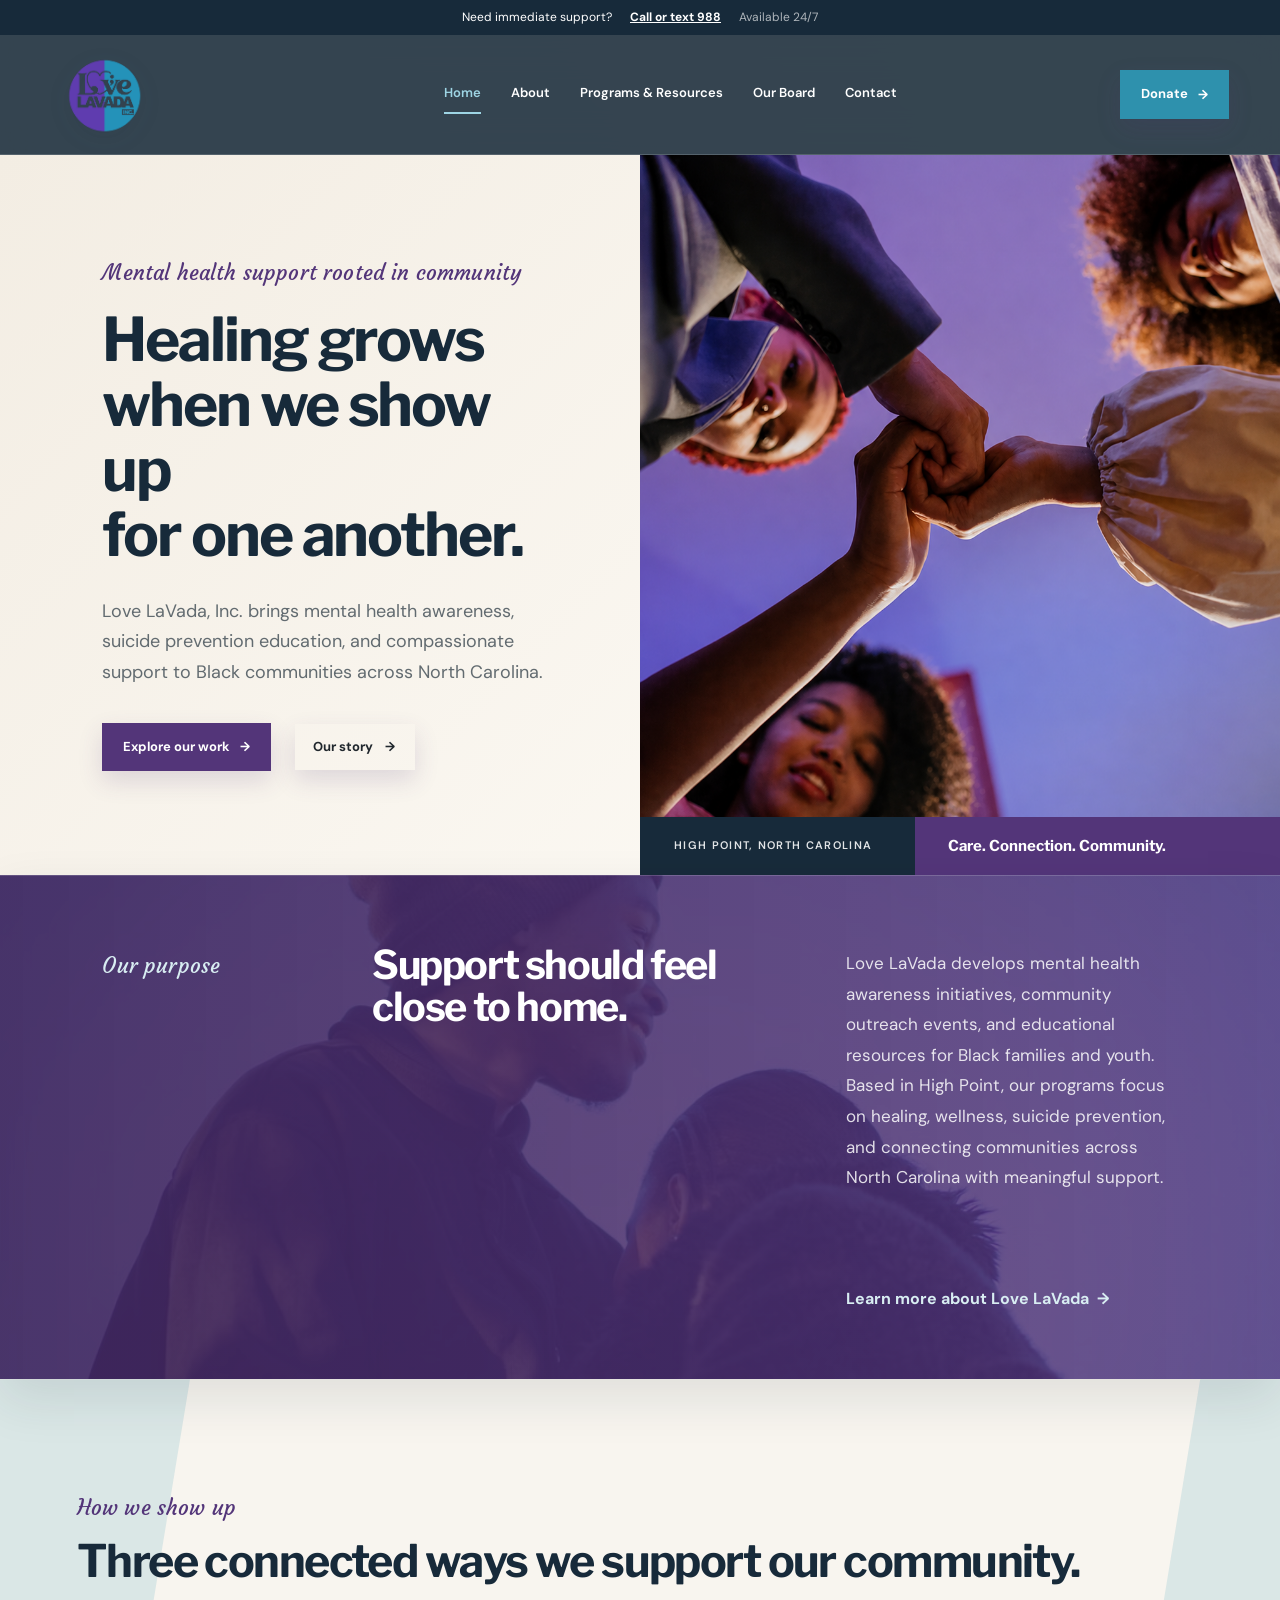
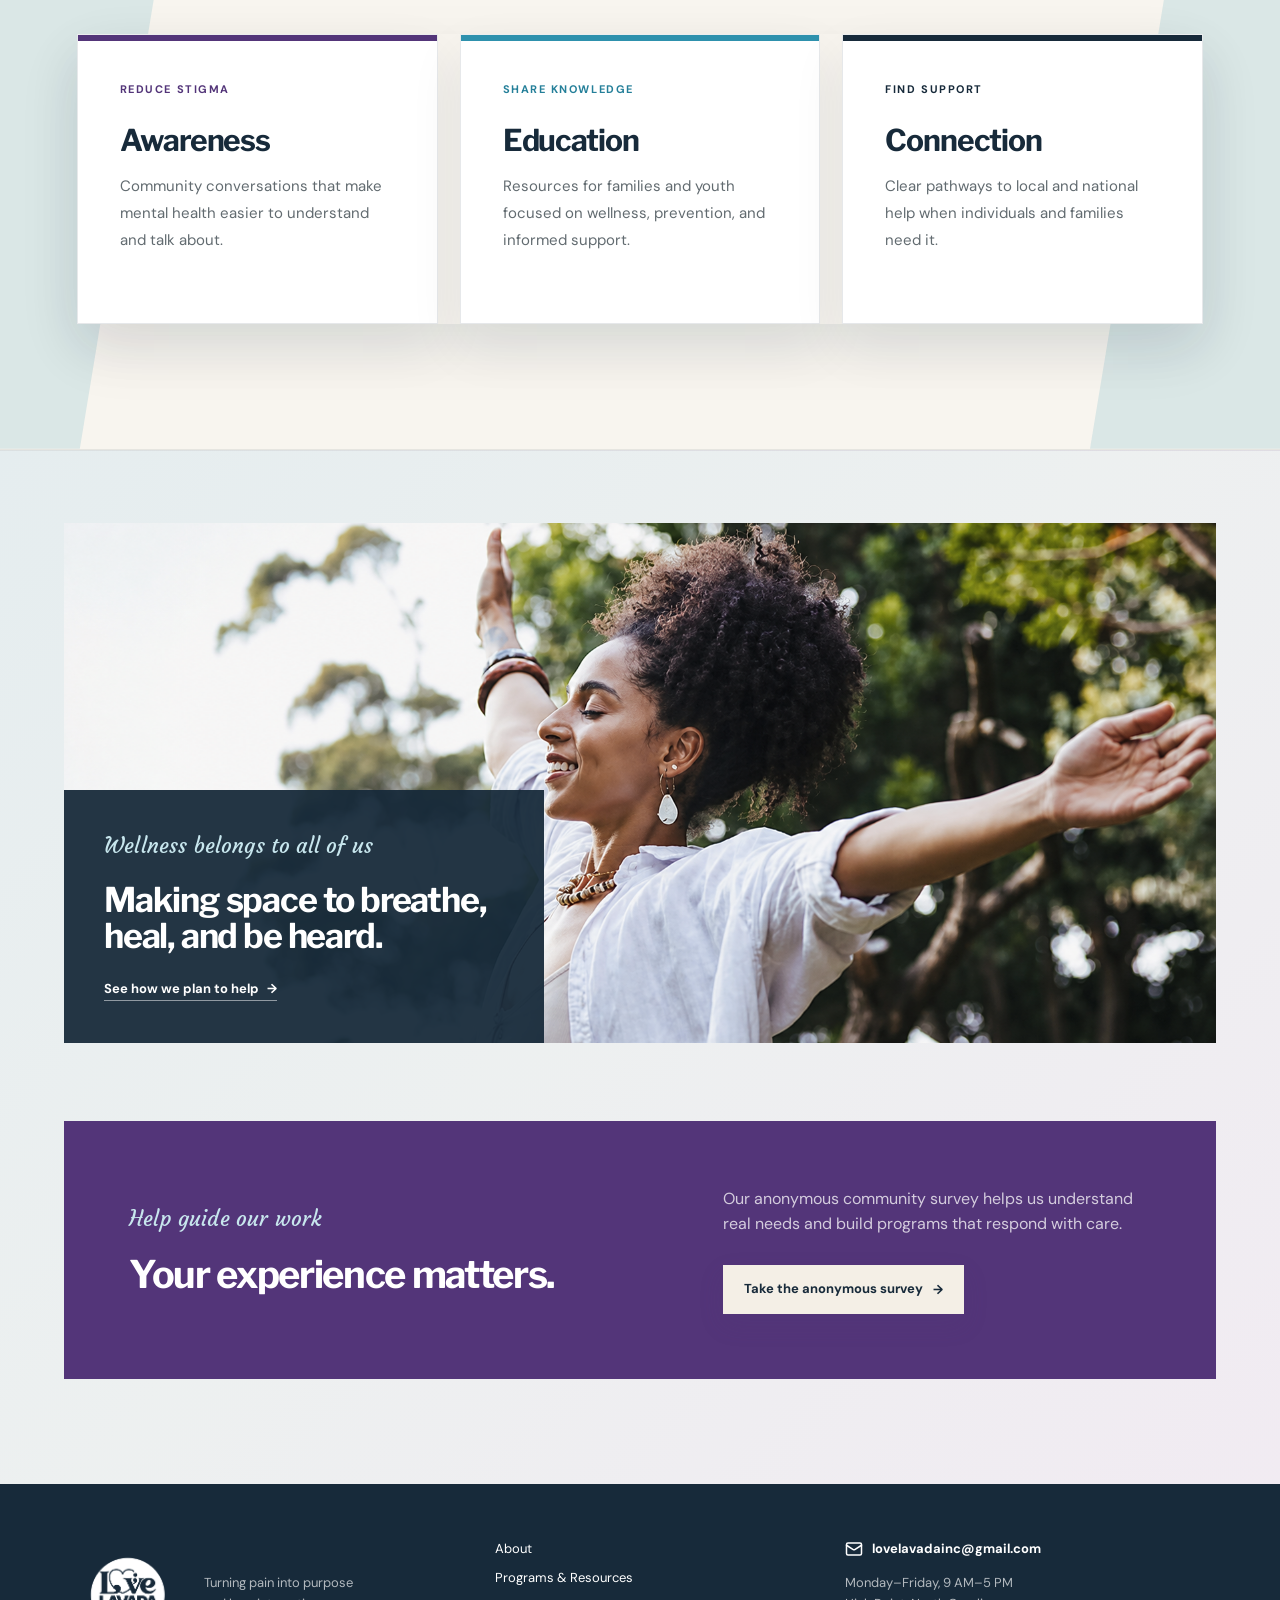
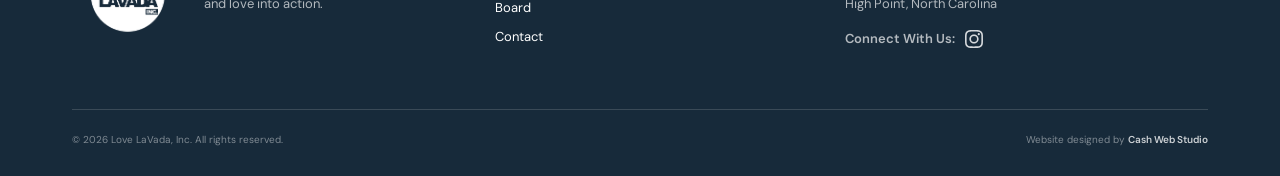
==== index.html @ 208921fc "Initial commit" ====
<!doctype html><html lang="en"><head><meta charset="utf-8"><meta name="viewport" content="width=device-width,initial-scale=1"><meta name="description" content="Love LaVada provides mental health advocacy, suicide prevention education, and community support across North Carolina."><title>Love LaVada, Inc. | Mental Health &amp; Community Support</title><link rel="icon" href="assets/love-lavada-logo.png"><link rel="stylesheet" href="style.css"><script src="script.js" defer></script></head><body>
<a class="skip-link" href="#main">Skip to content</a><div class="crisis"><span>Need immediate support?</span><a href="tel:988">Call or text 988</a><span>Available 24/7</span></div>
<header class="header"><a class="logo" href="index.html"><img src="assets/love-lavada-logo.png" alt="Love LaVada, Inc."></a><button class="menu" aria-expanded="false" aria-controls="nav">Menu</button><nav id="nav"><a class="active" href="index.html">Home</a><a href="about.html">About</a><a href="programs.html">Programs &amp; Resources</a><a href="board.html">Our Board</a><a href="contact.html">Contact</a></nav><a class="donate" href="https://www.gofundme.com/f/building-a-safe-community-with-love-lavada?attribution_id=sl:65cd0cf0-9867-4cf5-ae6d-a44ae20c0e2c&amp;ts=1780276682&amp;utm_campaign=natman_today_topbar_ios&amp;utm_medium=customer&amp;utm_source=copy_link" target="_blank" rel="noreferrer">Donate</a></header>
<main id="main">
<section class="home-hero"><div class="hero-text" data-reveal><p class="kicker">Mental health support rooted in community</p><h1>Healing grows<br>when we show up<br>for one another.</h1><p class="lead">Love LaVada, Inc. brings mental health awareness, suicide prevention education, and compassionate support to Black communities across North Carolina.</p><div class="actions"><a class="btn primary" href="programs.html">Explore our work</a><a class="btn plain" href="about.html">Our story <span>→</span></a></div></div><div class="hero-visual" data-reveal><div class="hero-main-photo"><img src="assets/community-circle-hq.png" alt="Friends joining hands in a circle"></div><div class="hero-note"><span>High Point, North Carolina</span><strong>Care. Connection. Community.</strong></div></div></section>
<section class="intro"><p class="section-tag">Our purpose</p><div><h2>Support should feel<br>close to home.</h2><p>Love LaVada develops mental health awareness initiatives, community outreach events, and educational resources for Black families and youth. Based in High Point, our programs focus on healing, wellness, suicide prevention, and connecting communities across North Carolina with meaningful support.</p><a class="text-link" href="about.html">Learn more about Love LaVada</a></div></section>
<section class="focus-section"><div class="focus-heading" data-reveal><p class="section-tag">How we show up</p><h2>Three connected ways we support our community.</h2></div><div class="pillars"><article data-reveal><span>Reduce stigma</span><h3>Awareness</h3><p>Community conversations that make mental health easier to understand and talk about.</p></article><article data-reveal><span>Share knowledge</span><h3>Education</h3><p>Resources for families and youth focused on wellness, prevention, and informed support.</p></article><article data-reveal><span>Find support</span><h3>Connection</h3><p>Clear pathways to local and national help when individuals and families need it.</p></article></div></section>
<div class="home-closing"><section class="editorial-image" data-reveal><img src="assets/wellness-freedom-hq.png" alt="Woman outdoors expressing a sense of freedom and wellness"><div><p class="section-tag light">Wellness belongs to all of us</p><h2>Making space to breathe, heal, and be heard.</h2><a href="programs.html">See how we plan to help</a></div></section>
<section class="callout"><div><p class="section-tag light">Help guide our work</p><h2>Your experience matters.</h2></div><div><p>Our anonymous community survey helps us understand real needs and build programs that respond with care.</p><a class="btn cream" href="https://docs.google.com/forms/d/e/1FAIpQLSeoFRITN8kgI-mfvQq2K6gpvZN3PF0Pg4dfUJzbff_RL9KFEQ/viewform" target="_blank" rel="noreferrer">Take the anonymous survey</a></div></section></div>
</main>
<footer><div><img src="assets/love-lavada-logo-white.png" alt="Love LaVada, Inc."><p>Turning pain into purpose<br>and love into action.</p></div><div class="footer-links"><a href="about.html">About</a><a href="programs.html">Programs &amp; Resources</a><a href="board.html">Board</a><a href="contact.html">Contact</a></div><div><a href="mailto:lovelavadainc@gmail.com">lovelavadainc@gmail.com</a><p>Monday–Friday, 9 AM–5 PM<br>High Point, North Carolina</p></div><small><span>© <span data-year></span> Love LaVada, Inc. All rights reserved.</span><span>Website designed by <a href="https://www.cashwebstudio.com/" target="_blank" rel="noreferrer">Cash Web Studio</a></span></small></footer>
</body></html>
---- style.css ----
@import url('https://fonts.googleapis.com/css2?family=Courgette&family=DM+Sans:wght@400;500;600&family=Libre+Franklin:wght@500;600;700&display=swap');
:root{--navy:#172a3a;--plum:#533579;--blue:#2e91ad;--cream:#f4efe6;--warm:#fcfaf6;--ink:#20272d;--muted:#626b70;--line:#d8d6d0;--white:#fff;--max:1180px}
*{box-sizing:border-box}html{scroll-behavior:smooth}body{margin:0;background:var(--warm);color:var(--ink);font-family:'DM Sans',Arial,sans-serif;line-height:1.6}img{display:block;max-width:100%}a{color:inherit;text-decoration:none}h1,h2,h3,p{margin-top:0}h1,h2,h3{font-family:'Libre Franklin',Arial,sans-serif;letter-spacing:-.035em;line-height:1.08}.skip-link{position:absolute;left:-999px;top:0;background:#fff;padding:10px;z-index:100}.skip-link:focus{left:10px}.crisis{min-height:35px;background:var(--navy);color:#fff;display:flex;align-items:center;justify-content:center;gap:18px;padding:7px 20px;font-size:12px}.crisis a{font-weight:700;text-decoration:underline}.crisis span:last-child{opacity:.65}.header{height:104px;max-width:var(--max);margin:auto;padding:0 22px;display:grid;grid-template-columns:150px 1fr auto;align-items:center;gap:28px;border-bottom:1px solid var(--line)}.logo img{width:84px;height:84px;object-fit:contain}.header nav{display:flex;justify-content:center;gap:30px;font-size:13px;font-weight:600}.header nav a{padding:8px 0;border-bottom:2px solid transparent}.header nav a:hover,.header nav a.active{color:var(--plum);border-color:var(--plum)}.donate,.btn{display:inline-flex;align-items:center;justify-content:center;padding:13px 20px;font-weight:700;font-size:13px;border:1px solid transparent;transition:.2s}.donate,.btn.primary{background:var(--plum);color:#fff}.donate:hover,.btn.primary:hover{background:#422761}.menu{display:none;background:none;border:1px solid var(--navy);padding:8px 12px;font:inherit}
.home-hero{min-height:660px;background:var(--cream);display:grid;grid-template-columns:minmax(0,1.08fr) minmax(360px,.92fr);max-width:1440px;margin:auto}.hero-text{padding:95px max(6vw,55px);align-self:center}.kicker,.section-tag{text-transform:uppercase;letter-spacing:.15em;font-size:11px;font-weight:700;color:var(--plum)}.hero-text h1{font-size:clamp(44px,4.7vw,68px);margin:20px 0 28px;color:var(--navy)}.lead{font-size:18px;line-height:1.7;max-width:620px;color:var(--muted)}.actions{display:flex;gap:24px;align-items:center;margin-top:35px}.btn.plain{padding-left:18px;border:0}.btn.plain span{margin-left:12px}.hero-image{position:relative;min-height:560px;background:var(--navy);overflow:hidden}.hero-image img{width:100%;height:100%;object-fit:cover;object-position:center;filter:saturate(.9)}.hero-image p{position:absolute;left:0;right:0;bottom:0;margin:0;padding:42px 36px 28px;color:#fff;background:linear-gradient(transparent,rgba(23,42,58,.9));font-size:13px}.hero-image strong{font-size:17px}
.intro{max-width:var(--max);margin:auto;padding:105px 22px;display:grid;grid-template-columns:220px 1fr;gap:70px}.intro>div{display:grid;grid-template-columns:1fr .8fr;gap:75px}.intro h2,.page-title h1,.contact-hero h1{font-size:clamp(38px,4.2vw,58px);color:var(--navy);margin:0}.intro>div>p{font-size:17px;color:var(--muted);line-height:1.8}.text-link{font-weight:700;color:var(--plum);grid-column:2}.pillars{background:#fff;border-top:1px solid var(--line);border-bottom:1px solid var(--line);display:grid;grid-template-columns:repeat(3,1fr);max-width:var(--max);margin:0 auto 110px}.pillars article{padding:45px;border-right:1px solid var(--line)}.pillars article:last-child{border:0}.pillars h3{font-size:24px;color:var(--plum)}.pillars p{color:var(--muted);margin-bottom:0}.callout{max-width:var(--max);margin:0 auto 110px;background:var(--plum);color:#fff;padding:65px;display:grid;grid-template-columns:1fr .85fr;gap:90px;align-items:center}.callout h2{font-size:38px;margin:12px 0 0}.callout>div:last-child p{color:rgba(255,255,255,.75)}.section-tag.light{color:#c7e6ed}.btn.cream{background:var(--cream);color:var(--navy);margin-top:12px}
.page-title{max-width:var(--max);margin:auto;padding:95px 22px 80px}.page-title h1{max-width:900px;margin:18px 0 0}.page-title.compact{display:grid;grid-template-columns:1fr .7fr;gap:80px;align-items:end}.page-title.compact .kicker{grid-column:1/-1}.page-title.compact p:last-child{font-size:17px;color:var(--muted)}.story-layout{max-width:var(--max);margin:auto;padding:0 22px 115px;display:grid;grid-template-columns:.8fr 1.1fr;gap:90px}.story-photo img{width:100%;aspect-ratio:.82;object-fit:cover;background:#ddd}.story-photo p{font-size:13px;margin-top:12px;color:var(--muted)}.prose{padding-top:25px}.prose h2{font-size:36px;color:var(--plum)}.prose p{color:var(--muted);font-size:16px;line-height:1.85}.prose .large{font-size:23px;color:var(--ink);line-height:1.55}.mission-band{background:var(--navy);color:#fff;padding:80px max(calc((100vw - var(--max))/2 + 22px),22px)}.mission-band h2{font-size:clamp(34px,4vw,55px);max-width:1020px;margin:20px 0 0;line-height:1.25}.values{max-width:var(--max);margin:auto;padding:110px 22px;display:grid;grid-template-columns:.7fr 1.3fr;gap:90px}.values h2{font-size:44px;color:var(--navy)}.values ol{list-style:none;margin:0;padding:0;border-top:1px solid var(--line)}.values li{display:grid;grid-template-columns:.7fr 1fr;gap:40px;padding:25px 0;border-bottom:1px solid var(--line)}.values li strong{font-size:18px}.values li span{color:var(--muted)}
.program-list{max-width:var(--max);margin:auto;padding:10px 22px 100px}.program-list article{display:grid;grid-template-columns:100px 1fr;padding:42px 0;border-top:1px solid var(--line)}.program-list article>span{font-weight:700;color:var(--blue)}.program-list h2{font-size:34px;color:var(--navy);margin-bottom:12px}.program-list p{max-width:720px;color:var(--muted);margin:0}.resource-box{background:var(--navy);color:#fff;max-width:var(--max);margin:0 auto 110px;padding:65px;display:flex;justify-content:space-between;gap:50px;align-items:end}.resource-box>div{max-width:760px}.resource-box h2{font-size:42px;margin:16px 0}.resource-box p{color:rgba(255,255,255,.72)}.survey-split{max-width:var(--max);margin:auto;padding:0 22px 110px;display:grid;grid-template-columns:1fr 1fr;gap:110px}.survey-split h2{font-size:42px;color:var(--navy)}.survey-split>div:last-child p{color:var(--muted);font-size:17px}
.people-grid{max-width:var(--max);margin:auto;padding:10px 22px 110px;display:grid;grid-template-columns:repeat(2,1fr);gap:70px 35px}.people-grid img{width:100%;height:520px;object-fit:cover;object-position:center 24%;background:#ddd}.people-grid article:nth-child(1) img{object-position:center 30%}.people-grid article:nth-child(3) img{object-position:center 25%}.people-grid p{margin:18px 0 4px;text-transform:uppercase;letter-spacing:.14em;font-size:10px;color:var(--plum);font-weight:700}.people-grid h2{font-size:30px;margin-bottom:5px}.people-grid span{font-size:13px;color:var(--muted)}.board-note{max-width:var(--max);margin:0 auto 110px;padding:55px;background:var(--cream);display:grid;grid-template-columns:.75fr 1.25fr;gap:70px}.board-note h2{font-size:32px;color:var(--navy)}.board-note p{color:var(--muted);font-size:17px}
.contact-hero{max-width:var(--max);margin:auto;padding:100px 22px 120px;display:grid;grid-template-columns:1fr 1fr;gap:110px;align-items:center}.contact-hero h1{margin:18px 0 25px}.contact-hero>div:first-child>p:last-child{font-size:18px;color:var(--muted)}.contact-card{border-top:1px solid var(--line)}.contact-card>div{padding:26px 0;border-bottom:1px solid var(--line);display:grid;grid-template-columns:140px 1fr}.contact-card span{font-size:10px;text-transform:uppercase;letter-spacing:.14em;color:var(--plum);font-weight:700}.contact-card a,.contact-card p{font-size:19px;margin:0}.contact-actions{background:var(--cream);padding:90px max(calc((100vw - var(--max))/2 + 22px),22px);display:grid;grid-template-columns:1fr 1fr;gap:35px}.contact-actions>div{background:#fff;padding:45px}.contact-actions h2{font-size:30px;color:var(--navy)}.contact-actions p{color:var(--muted)}.btn.outline{border-color:var(--plum);color:var(--plum)}
footer{background:var(--navy);color:#fff;padding:55px max(calc((100vw - var(--max))/2 + 22px),22px) 28px;display:grid;grid-template-columns:1fr .8fr 1fr;gap:60px;position:relative}footer>div:first-child{display:flex;gap:20px;align-items:center}footer img{width:72px;height:72px;object-fit:contain;border-radius:50%}footer p{font-size:13px;color:rgba(255,255,255,.67);margin:0}.footer-links{display:grid;gap:7px;font-size:13px}footer>div:nth-child(3){font-size:13px}footer>div:nth-child(3) a{font-weight:700}footer>div:nth-child(3) p{margin-top:8px}footer small{grid-column:1/-1;border-top:1px solid rgba(255,255,255,.15);padding-top:22px;color:rgba(255,255,255,.45);font-size:10px}
@media(max-width:900px){.header{grid-template-columns:1fr auto auto;height:auto;min-height:90px}.menu{display:block}.header nav{display:none;position:absolute;top:125px;left:0;right:0;background:var(--warm);padding:25px;z-index:20;border-bottom:1px solid var(--line);flex-direction:column;align-items:center}.header nav.open{display:flex}.home-hero{grid-template-columns:1fr}.hero-image{min-height:600px}.intro{grid-template-columns:1fr;gap:25px}.intro>div{grid-template-columns:1fr;gap:25px}.text-link{grid-column:auto}.pillars{grid-template-columns:1fr;margin:0 22px 80px}.pillars article{border-right:0;border-bottom:1px solid var(--line)}.callout,.page-title.compact,.story-layout,.values,.survey-split,.contact-hero{grid-template-columns:1fr;gap:45px}.people-grid{grid-template-columns:1fr 1fr}.resource-box{margin:0 22px 80px}.board-note{margin:0 22px 80px}.contact-actions{grid-template-columns:1fr}footer{grid-template-columns:1fr 1fr}footer small{grid-column:1/-1}}
@media(max-width:600px){.crisis{font-size:10px}.crisis span:last-child{display:none}.header{padding:0 16px;grid-template-columns:1fr auto}.logo img{width:72px;height:72px}.donate{display:none}.header nav{top:125px}.hero-text{padding:65px 22px}.hero-text h1{font-size:40px}.lead{font-size:16px}.hero-image{min-height:480px}.actions{align-items:flex-start;flex-direction:column}.intro,.page-title,.story-layout,.values,.program-list,.survey-split,.contact-hero{padding-left:22px;padding-right:22px}.intro,.values{padding-top:75px;padding-bottom:75px}.intro h2,.page-title h1,.contact-hero h1{font-size:36px}.callout{margin:0 0 75px;padding:55px 22px;grid-template-columns:1fr;gap:25px}.callout h2{font-size:33px}.program-list article{grid-template-columns:45px 1fr}.program-list h2{font-size:27px}.resource-box{margin:0 0 75px;padding:50px 22px;display:block}.resource-box .btn{margin-top:22px}.mission-band{padding:60px 22px}.values li{grid-template-columns:1fr;gap:8px}.people-grid{grid-template-columns:1fr;padding:0 22px 75px}.people-grid img{height:460px}.board-note{margin:0 0 75px;padding:45px 22px;grid-template-columns:1fr;gap:15px}.contact-card>div{grid-template-columns:1fr;gap:7px}.contact-actions{padding:65px 22px}.contact-actions>div{padding:30px}footer{grid-template-columns:1fr;gap:35px;padding:45px 22px 25px}.page-title.compact{padding-bottom:60px}}

/* Elevated editorial layer */
body{background-image:radial-gradient(circle at 10% 12%,rgba(100,67,181,.045),transparent 28%),radial-gradient(circle at 92% 36%,rgba(46,145,173,.05),transparent 24%)}
.header{position:sticky;top:0;z-index:30;background:rgba(252,250,246,.92);backdrop-filter:blur(14px);transition:box-shadow .3s ease}.header.has-scrolled{box-shadow:0 12px 34px rgba(23,42,58,.1)}
.logo img{filter:drop-shadow(0 6px 10px rgba(23,42,58,.12));transition:transform .35s ease}.logo:hover img{transform:rotate(-3deg) scale(1.03)}
.btn,.donate{position:relative;overflow:hidden;box-shadow:0 10px 25px rgba(83,53,121,.16);transition:transform .25s ease,box-shadow .25s ease,background .25s ease}.btn:hover,.donate:hover{transform:translateY(-3px);box-shadow:0 16px 32px rgba(83,53,121,.24)}
.home-hero{min-height:720px;background:linear-gradient(135deg,#f3ede3 0%,#fbf8f2 72%);position:relative;overflow:hidden}.home-hero:before{content:'';position:absolute;width:360px;height:360px;border:1px solid rgba(83,53,121,.13);border-radius:50%;left:-190px;top:80px}.hero-text{position:relative;z-index:2}.hero-visual{position:relative;min-height:650px;background:var(--navy);overflow:hidden}.hero-main-photo{position:absolute;inset:0 0 58px 52px;overflow:hidden}.hero-main-photo img{width:100%;height:100%;object-fit:cover;transition:transform 8s ease}.hero-visual:hover .hero-main-photo img{transform:scale(1.06)}.hero-inset-photo{position:absolute;width:43%;height:45%;left:0;bottom:0;border:8px solid var(--warm);box-shadow:0 24px 54px rgba(10,22,31,.36);overflow:hidden}.hero-inset-photo img{width:100%;height:100%;object-fit:cover}.hero-note{position:absolute;left:0;right:0;bottom:0;width:100%;height:58px;background:linear-gradient(90deg,var(--navy) 0 43%,var(--plum) 43% 100%);color:#fff;padding:10px 34px;display:grid;grid-template-columns:43% 57%;align-items:center}.hero-note span{font-size:11px;text-transform:uppercase;letter-spacing:.12em;font-weight:600;opacity:.88;white-space:nowrap}.hero-note strong{font-family:'Libre Franklin',sans-serif;font-size:15px;line-height:1;padding-left:28px;white-space:nowrap}.pillars{box-shadow:0 24px 60px rgba(23,42,58,.08);position:relative;z-index:2}.pillars article{position:relative;transition:transform .3s ease,background .3s ease}.pillars article:hover{transform:translateY(-8px);background:#fbf8f3}.pillars article>span{display:block;margin-bottom:34px;color:var(--blue);font-size:10px;font-weight:700;letter-spacing:.12em}.editorial-image{max-width:var(--max);margin:0 auto 110px;min-height:480px;position:relative;overflow:hidden;background:var(--navy)}.editorial-image>img{width:100%;height:520px;object-fit:cover;filter:saturate(.85);transition:transform 7s ease}.editorial-image:hover>img{transform:scale(1.04)}.editorial-image>div{position:absolute;left:0;bottom:0;width:min(480px,42%);padding:42px 40px;background:rgba(23,42,58,.94);color:#fff}.editorial-image h2{font-size:34px;margin:13px 0 20px}.editorial-image a{font-weight:700;font-size:13px;border-bottom:1px solid rgba(255,255,255,.5)}
.page-title{position:relative}.page-title:after{content:'';position:absolute;width:72px;height:5px;left:22px;bottom:46px;background:linear-gradient(90deg,var(--plum) 0 50%,var(--blue) 50%)}.story-photo{position:relative;padding:0 0 25px 25px}.story-photo .photo-accent{position:absolute;left:0;bottom:0;width:72%;height:72%;background:linear-gradient(145deg,var(--plum),var(--blue));z-index:-1}.story-photo img{box-shadow:0 24px 55px rgba(23,42,58,.2)}.story-photo p{background:#fff;margin:-36px 20px 0 auto;padding:19px 22px;position:relative;width:80%;box-shadow:0 14px 32px rgba(23,42,58,.12)}.about-image-break{max-width:var(--max);height:470px;margin:110px auto;position:relative;overflow:hidden}.about-image-break img{width:100%;height:100%;object-fit:cover}.about-image-break:after{content:'';position:absolute;inset:0;background:linear-gradient(90deg,transparent 30%,rgba(23,42,58,.85) 75%)}.about-image-break blockquote{position:absolute;z-index:2;right:7%;top:50%;transform:translateY(-50%);width:42%;margin:0;color:#fff;font-family:'Libre Franklin',sans-serif;font-size:30px;line-height:1.35;letter-spacing:-.03em}
.program-list article{grid-template-columns:70px 1fr 360px;gap:36px;align-items:center;min-height:260px;transition:background .3s ease,padding .3s ease}.program-list article:hover{background:#fff;padding-left:22px;padding-right:22px}.program-list figure{margin:0;height:200px;overflow:hidden}.program-list figure img{width:100%;height:100%;object-fit:cover;transition:transform .6s ease,filter .4s ease;filter:saturate(.8)}.program-list article:hover figure img{transform:scale(1.05);filter:saturate(1)}
.board-banner{max-width:var(--max);height:470px;margin:0 auto 110px;position:relative;overflow:hidden;background:var(--plum)}.board-banner img{width:100%;height:100%;object-fit:cover;filter:saturate(.75)}.board-banner:after{content:'';position:absolute;inset:0;background:linear-gradient(90deg,rgba(83,53,121,.94) 0%,rgba(83,53,121,.28) 70%)}.board-banner>div{position:absolute;z-index:2;left:7%;top:50%;transform:translateY(-50%);color:#fff;max-width:540px}.board-banner h2{font-size:46px;margin:15px 0}.people-grid article{transition:transform .35s ease}.people-grid article:hover{transform:translateY(-9px)}.people-grid img{box-shadow:0 20px 45px rgba(23,42,58,.12);transition:filter .4s ease,transform .6s ease;filter:saturate(.82)}.people-grid article:hover img{filter:saturate(1)}
.contact-photo{height:240px;margin-top:42px;overflow:hidden;box-shadow:0 22px 45px rgba(23,42,58,.14)}.contact-photo img{width:100%;height:100%;object-fit:cover}.contact-card{background:#fff;padding:15px 38px;box-shadow:0 26px 60px rgba(23,42,58,.1);border-top:4px solid var(--plum)}
[data-reveal]{opacity:0;transform:translateY(30px);transition:opacity .8s cubic-bezier(.2,.7,.2,1),transform .8s cubic-bezier(.2,.7,.2,1)}[data-reveal].is-visible{opacity:1;transform:none}.pillars [data-reveal]:nth-child(2){transition-delay:.12s}.pillars [data-reveal]:nth-child(3){transition-delay:.24s}
.hero-inset-photo{animation:none}
.kicker,.section-tag{font-family:'Courgette','Segoe Script',cursive;text-transform:none;letter-spacing:.008em;font-size:21px;line-height:1.35;font-style:normal;font-weight:400}.hero-text .kicker{color:#533579;text-shadow:none}
.hero-main-photo{left:0}
@media(prefers-reduced-motion:reduce){*,*:before,*:after{animation:none!important;transition:none!important;scroll-behavior:auto!important}[data-reveal]{opacity:1;transform:none}}
@media(max-width:900px){.hero-visual{min-height:620px}.program-list article{grid-template-columns:55px 1fr}.program-list figure{grid-column:2;height:260px}.board-banner,.about-image-break{margin-left:22px;margin-right:22px}.about-image-break blockquote{width:50%;font-size:25px}.contact-card{padding:10px 28px}}
@media(max-width:600px){.hero-visual{min-height:500px}.hero-main-photo{inset:0 0 52px 0}.hero-inset-photo{width:46%;height:36%;border-width:5px}.hero-note{width:100%;height:52px;padding:9px 13px;grid-template-columns:43% 57%}.hero-note span{font-size:7px;line-height:1;padding-right:8px;letter-spacing:.08em}.hero-note strong{font-size:10px;padding-left:12px}.editorial-image{margin:0 0 75px;min-height:540px}.editorial-image>img{height:540px}.editorial-image>div{width:92%;padding:32px 24px}.editorial-image h2{font-size:30px}.page-title:after{bottom:28px}.about-image-break{height:560px;margin:70px 0}.about-image-break:after{background:linear-gradient(0deg,rgba(23,42,58,.94),transparent 70%)}.about-image-break blockquote{left:24px;right:24px;top:auto;bottom:36px;transform:none;width:auto;font-size:23px}.program-list article{grid-template-columns:40px 1fr;padding:32px 0}.program-list figure{grid-column:1/-1;height:210px}.program-list article:hover{padding-left:0;padding-right:0}.board-banner{height:500px;margin:0 0 75px}.board-banner:after{background:linear-gradient(0deg,rgba(83,53,121,.95),transparent 82%)}.board-banner>div{left:24px;right:24px;top:auto;bottom:34px;transform:none}.board-banner h2{font-size:32px}.contact-photo{height:210px}.contact-card{padding:8px 22px}}

/* Full-width navigation and simplified hero */
.home-hero:before{display:none}
.header{max-width:none;width:100%;padding-left:clamp(16px,4vw,64px);padding-right:clamp(16px,4vw,64px)}

/* Larger brand marks */
.header{height:120px;grid-template-columns:170px 1fr auto}
.logo img{width:104px;height:104px}
footer>div:first-child{gap:24px}
footer img{width:108px;height:108px;border-radius:0}
@media(max-width:600px){.header{min-height:104px}.logo img{width:86px;height:86px}footer img{width:96px;height:96px}}

/* Dark navigation and animated CTA arrows */
.header{background:rgba(15,34,48,.84);border-bottom-color:rgba(255,255,255,.16);color:#fff;backdrop-filter:blur(18px) saturate(115%)}
.header nav a:hover,.header nav a.active{color:#9ed5e4;border-color:#9ed5e4}
.header.has-scrolled{box-shadow:0 14px 34px rgba(8,20,29,.28)}
.menu{color:#fff;border-color:rgba(255,255,255,.55)}
.donate{background:var(--blue)}
.donate:hover{background:#247f99}
.btn:not(.plain),.donate{gap:10px}
.btn:not(.plain)::after,.donate::after{content:'→';display:inline-block;line-height:1;transition:transform .25s ease}
.btn:not(.plain):hover::after,.donate:hover::after{transform:translateX(5px)}
.btn.plain span{display:inline-block;transition:transform .25s ease}
.btn.plain:hover span{transform:translateX(5px)}
.text-link,.editorial-image a{display:inline-block;transition:color .25s ease,transform .25s ease}
.text-link:hover,.editorial-image a:hover{transform:translateY(-3px)}
.text-link::after,.editorial-image a::after{content:'→';display:inline-block;margin-left:8px;transform-origin:left center;transition:transform .25s ease}
.text-link:hover::after,.editorial-image a:hover::after{transform:translateX(5px) scaleX(1.15)}
@media(max-width:900px){.header nav{background:#0f2230;color:#fff;border-bottom-color:rgba(255,255,255,.12)}}

/* Full-width hero and layered home-page storytelling */
.home-hero{max-width:none;width:100%}
@media(min-width:901px){.home-hero{grid-template-columns:minmax(0,1fr) minmax(500px,1fr)}.hero-text{padding-left:clamp(52px,8vw,150px);padding-right:clamp(48px,6vw,110px)}.hero-visual{min-height:720px}}
.intro{position:relative;z-index:3;max-width:none;width:100%;margin:0;padding:68px clamp(44px,8vw,150px);background:linear-gradient(90deg,rgba(64,38,93,.91),rgba(83,53,121,.8)),url('assets/supportive-couple.png') center 46%/cover no-repeat;border-top:1px solid rgba(255,255,255,.16);box-shadow:0 20px 48px rgba(23,42,58,.11);grid-template-columns:180px minmax(0,1fr);gap:clamp(48px,7vw,110px);overflow:hidden;color:#fff}
.intro::before{display:none}
.intro>.section-tag{position:relative;align-self:start;padding-top:8px}
.intro>.section-tag::after{display:none}
.intro>div{position:relative;grid-template-columns:minmax(280px,.9fr) minmax(260px,.75fr);gap:clamp(38px,6vw,86px);align-items:start}
.intro h2{max-width:560px;font-size:clamp(34px,3.1vw,42px);line-height:1.06;color:#fff}
.intro>div>p{margin:4px 0 0;padding-left:0;border-left:0;color:rgba(255,255,255,.84)}
.intro .text-link{margin-top:16px}
.intro>.section-tag{color:#d8edf2}
.intro .text-link{color:#d8edf2}
.pillars{max-width:min(1240px,calc(100% - 44px));margin:72px auto 145px;padding:0;gap:20px;border:0;background:transparent;align-items:start}
.pillars article{min-height:285px;padding:48px 42px;border:1px solid rgba(23,42,58,.1);border-top:5px solid var(--plum);background:rgba(255,255,255,.92);box-shadow:0 24px 55px rgba(23,42,58,.09);overflow:hidden}
.pillars article:nth-child(2){border-top-color:var(--blue);transform:translateY(30px)}
.pillars article:nth-child(3){border-top-color:var(--navy)}
.pillars article:nth-child(2):hover{transform:translateY(21px)}
.pillars article>span{font-family:'Libre Franklin',sans-serif;font-size:44px;line-height:1;margin:0 0 45px;color:rgba(83,53,121,.18);letter-spacing:-.05em}
.pillars article:nth-child(2)>span{color:rgba(46,145,173,.2)}
.pillars article:nth-child(3)>span{color:rgba(23,42,58,.16)}
.pillars h3{font-size:28px;margin-bottom:16px}
.pillars p{line-height:1.75}
@media(max-width:900px){.intro{max-width:none;width:100%;margin:0;padding:58px 44px;grid-template-columns:1fr;gap:28px}.intro>div{grid-template-columns:1fr;gap:26px}.intro>div>p{padding-left:0;border-left:0}.pillars{grid-template-columns:1fr;margin-bottom:90px}.pillars article,.pillars article:nth-child(2){min-height:0;transform:none}.pillars article:nth-child(2):hover{transform:translateY(-8px)}}
@media(max-width:600px){.intro{max-width:100%;margin:0;padding:52px 22px;box-shadow:none}.intro::before{right:-170px}.pillars{max-width:100%;margin:0 22px 78px;gap:16px}.pillars article{padding:38px 30px}.pillars article>span{font-size:36px;margin-bottom:28px}}

.hero-main-photo{background:transparent}
.hero-main-photo::before{display:none}
.hero-main-photo img{position:relative;z-index:1;object-fit:cover;object-position:center 64%}
.hero-visual:hover .hero-main-photo img{transform:none}

footer small{display:flex;justify-content:space-between;gap:24px;align-items:center}
footer small a{color:rgba(255,255,255,.78);font-weight:600;transition:color .2s ease}
footer small a:hover{color:#fff;text-decoration:underline;text-decoration-thickness:1px;text-underline-offset:3px}
@media(max-width:600px){footer small{align-items:flex-start;flex-direction:column;gap:8px}}

/* Connected focus framework */
.focus-section{position:relative;overflow:hidden;padding:115px clamp(22px,6vw,100px) 125px;background:#f8f5ef;border-bottom:1px solid rgba(23,42,58,.08)}
.focus-section::before,.focus-section::after{content:'';position:absolute;top:0;width:190px;height:100%;background:rgba(46,145,173,.15)}
.focus-section::before{left:0;clip-path:polygon(0 0,100% 0,42% 100%,0 100%)}
.focus-section::after{right:0;clip-path:polygon(58% 0,100% 0,100% 100%,0 100%)}
.focus-heading{position:relative;z-index:1;max-width:1200px;margin:0 auto;display:grid;grid-template-columns:220px minmax(0,760px);gap:clamp(40px,7vw,110px);align-items:start}
.focus-heading .section-tag{padding-top:9px}
.focus-heading h2{font-size:clamp(36px,4vw,54px);color:var(--navy);margin:0 0 20px}
.focus-heading>div>p{max-width:650px;margin:0;color:var(--muted);font-size:17px;line-height:1.8}
.focus-section .pillars{position:relative;max-width:1200px;margin:62px auto 0;padding:0;gap:22px;overflow:visible}
.focus-section .pillars::before{content:'';position:absolute;top:76px;left:8%;right:8%;height:2px;background:linear-gradient(90deg,var(--plum),var(--blue),var(--navy));opacity:.22}
.focus-section .pillars article,.focus-section .pillars article:nth-child(2){position:relative;z-index:1;min-height:320px;padding:44px 38px 40px;background:#fff;border:1px solid rgba(23,42,58,.1);border-top:0;box-shadow:0 22px 50px rgba(23,42,58,.08);transform:none;overflow:visible}
.focus-section .pillars article::after{content:'';position:absolute;left:0;right:0;bottom:0;height:5px;background:var(--plum)}
.focus-section .pillars article:nth-child(2)::after{background:var(--blue)}
.focus-section .pillars article:nth-child(3)::after{background:var(--navy)}
.focus-section .pillars article:hover,.focus-section .pillars article:nth-child(2):hover{transform:translateY(-8px);box-shadow:0 30px 60px rgba(23,42,58,.13)}
.focus-section .pillars article>span{width:62px;height:62px;margin:0 0 42px;display:flex;align-items:center;justify-content:center;border-radius:50%;background:var(--plum);color:#fff;font-size:15px;letter-spacing:.05em;box-shadow:0 0 0 9px #f8f5ef}
.focus-section .pillars article:nth-child(2)>span{background:var(--blue);color:#fff}
.focus-section .pillars article:nth-child(3)>span{background:var(--navy);color:#fff}
.focus-section .pillars h3{font-size:30px;margin-bottom:17px;color:var(--navy)}
.focus-section .pillars p{font-size:15px;line-height:1.8}
@media(max-width:900px){.focus-section{padding:85px 22px 90px}.focus-heading{grid-template-columns:1fr;gap:20px}.focus-section .pillars{grid-template-columns:1fr;gap:18px;margin-top:45px}.focus-section .pillars::before{display:none}.focus-section .pillars article,.focus-section .pillars article:nth-child(2){min-height:0;padding:36px 32px}.focus-section .pillars article>span{margin-bottom:28px;box-shadow:none}}

/* Parallel focus areas rather than numbered steps */
.focus-section .pillars::before{display:none}
.focus-section .pillars article,.focus-section .pillars article:nth-child(2){min-height:290px;padding:48px 42px 44px;border-top:1px solid rgba(23,42,58,.08);overflow:hidden}
.focus-section .pillars article::after{top:0;bottom:auto;height:6px}
.focus-section .pillars article>span,.focus-section .pillars article:nth-child(2)>span,.focus-section .pillars article:nth-child(3)>span{width:auto;height:auto;margin:0 0 28px;display:block;border-radius:0;background:transparent;box-shadow:none;color:var(--plum);font-family:'DM Sans',sans-serif;font-size:11px;font-weight:700;letter-spacing:.14em;line-height:1.2;text-transform:uppercase}
.focus-section .pillars article:nth-child(2)>span{color:#247f99}
.focus-section .pillars article:nth-child(3)>span{color:var(--navy)}
@media(max-width:900px){.focus-section .pillars article,.focus-section .pillars article:nth-child(2){min-height:0;padding:38px 32px 40px}}
@media(max-width:600px){.focus-section::before,.focus-section::after{width:82px;background:rgba(46,145,173,.12)}}

.focus-heading{display:block}
.focus-heading .section-tag{padding-top:0;margin-bottom:15px}
.focus-heading h2{max-width:none;margin:0;font-size:clamp(32px,3.5vw,46px)}
.focus-section .pillars{margin-top:48px}
@media(min-width:901px){.focus-heading h2{white-space:nowrap}}
@media(max-width:900px){.focus-heading h2{white-space:normal}}

.home-closing{padding:72px clamp(22px,5vw,80px) 105px;background:linear-gradient(135deg,#e5edef 0%,#edf0f0 48%,#f1ebf2 100%);border-top:1px solid rgba(23,42,58,.08)}
.home-closing .editorial-image{margin:0 auto 78px}
.home-closing .callout{margin:0 auto}
@media(max-width:600px){.home-closing{padding:54px 0 72px}.home-closing .editorial-image{margin-bottom:52px}}

.instagram-link{display:inline-flex;align-items:center;gap:9px;width:max-content;transition:color .2s ease,transform .2s ease}
.instagram-link:hover{transform:translateY(-2px)}
.instagram-icon{position:relative;display:inline-block;width:18px;height:18px;flex:0 0 18px;border:2px solid currentColor;border-radius:5px}
.instagram-icon::before{content:'';position:absolute;width:6px;height:6px;left:4px;top:4px;border:1.8px solid currentColor;border-radius:50%}
.instagram-icon::after{content:'';position:absolute;width:2.5px;height:2.5px;right:2.5px;top:2.5px;background:currentColor;border-radius:50%}
footer .instagram-link{margin-top:14px;color:rgba(255,255,255,.78);font-weight:600}
footer .instagram-link:hover{color:#fff}
.contact-card .instagram-link{font-size:17px;color:var(--plum);font-weight:700}
.footer-email-link{display:inline-flex;align-items:center;gap:9px;transition:color .2s ease,transform .2s ease}
.footer-email-link:hover{color:#fff;text-decoration:underline;text-decoration-thickness:1px;text-underline-offset:3px;transform:translateY(-2px)}
.footer-social{display:flex;align-items:center;gap:10px;margin-top:14px;color:rgba(255,255,255,.68);font-weight:600}
.footer-social .instagram-link{margin-top:0;color:rgba(255,255,255,.82)}
.mail-icon{position:relative;display:inline-block;width:18px;height:14px;flex:0 0 18px;border:1.8px solid currentColor;border-radius:2px}
.mail-icon::before,.mail-icon::after{content:'';position:absolute;top:3px;width:10px;height:1.8px;background:currentColor}
.mail-icon::before{left:1px;transform:rotate(34deg);transform-origin:left center}
.mail-icon::after{right:1px;transform:rotate(-34deg);transform-origin:right center}
.mail-icon{width:18px;height:18px;border:0;border-radius:0;background:currentColor;-webkit-mask:url('assets/mail.svg') center/contain no-repeat;mask:url('assets/mail.svg') center/contain no-repeat}
.mail-icon::before,.mail-icon::after{display:none}

.instagram-icon{border:0;border-radius:0;background:currentColor;-webkit-mask:url('assets/instagram.svg') center/contain no-repeat;mask:url('assets/instagram.svg') center/contain no-repeat}
.instagram-icon::before,.instagram-icon::after{display:none}
.footer-links a{display:inline-block;width:max-content;transition:color .22s ease,transform .22s ease}
.footer-links a:hover{color:#9ed5e4;transform:translateX(5px)}
footer small a[href*="cashwebstudio.com"]{display:inline-block;transition:color .2s ease,transform .2s ease}
footer small a[href*="cashwebstudio.com"]:hover{transform:translateY(-2px)}
.contact-card a[href^="mailto:"]{display:inline-block;width:max-content;font-family:'Libre Franklin',Arial,sans-serif;font-size:17px;font-weight:600;transition:color .22s ease,transform .22s ease}
.contact-card a[href^="mailto:"]:hover{color:var(--blue);text-decoration:underline;text-decoration-thickness:1px;text-underline-offset:4px;transform:translateY(-2px)}

/* About page editorial treatment */
.about-page .page-title{max-width:none;margin:0;padding:92px clamp(22px,8vw,150px) 86px;background:linear-gradient(120deg,#f2eaf4 0%,#eef4f4 100%)}
.about-page .page-title:after{left:clamp(22px,8vw,150px);bottom:45px;width:96px}
.about-page .story-layout{max-width:1180px;margin:88px auto;padding:58px;gap:82px;background:#fff;box-shadow:0 28px 68px rgba(23,42,58,.11);align-items:center}
.about-page .story-photo{padding:0 0 25px 25px}
.lavada-photo-frame{position:relative;width:100%;aspect-ratio:.72;overflow:hidden;background:var(--plum);box-shadow:0 24px 55px rgba(23,42,58,.2)}
.about-page .lavada-photo-frame img{width:100%;height:100%;object-fit:cover;object-position:center top;transform:scale(1.22);transform-origin:center top}
.about-page .story-photo>p{z-index:2}
.about-page .prose{padding-top:0}
.about-page .prose h2{font-size:42px;margin-bottom:26px}
.about-page .mission-band{background:linear-gradient(120deg,#172a3a 0%,#3f2b60 62%,#533579 100%);padding-top:92px;padding-bottom:92px}
.about-page .mission-band h2{font-size:clamp(32px,3.7vw,50px);max-width:1120px}
.about-page .about-image-break{margin-top:96px;margin-bottom:96px;box-shadow:0 28px 65px rgba(23,42,58,.12)}
.about-page .values{max-width:none;padding:105px clamp(22px,8vw,150px);background:#f3eee6;grid-template-columns:minmax(220px,.65fr) minmax(0,1.35fr)}
.about-page .values ol{background:rgba(255,255,255,.72);padding:0 34px;box-shadow:0 18px 45px rgba(23,42,58,.07)}
@media(max-width:900px){.about-page .story-layout{margin:54px 22px;padding:42px;gap:48px}.about-page .values{grid-template-columns:1fr}.about-page .about-image-break{margin-top:72px;margin-bottom:72px}}
@media(max-width:600px){.about-page .page-title{padding-top:68px;padding-bottom:68px}.about-page .story-layout{margin:0;padding:58px 22px;background:#fff;box-shadow:none}.about-page .story-photo{padding-left:14px}.about-page .prose h2{font-size:34px}.about-page .mission-band{padding-top:68px;padding-bottom:68px}.about-page .values{padding-top:72px;padding-bottom:72px}.about-page .values ol{padding:0 22px}}

.about-page .story-prose{position:relative;padding:10px 0 10px 8px}
.story-eyebrow{display:flex;align-items:center;gap:12px;margin:0 0 15px!important;color:var(--blue)!important;font-size:11px!important;font-weight:700;letter-spacing:.16em;text-transform:uppercase}
.story-eyebrow::before{content:'';width:34px;height:2px;background:var(--blue)}
.about-page .story-prose h2{position:relative;margin:0 0 32px;padding-bottom:24px;color:var(--navy)}
.about-page .story-prose h2::after{content:'';position:absolute;left:0;bottom:0;width:82px;height:4px;background:linear-gradient(90deg,var(--plum) 0 55%,var(--blue) 55%)}
.about-page .story-prose .large{margin-bottom:27px;color:#3f3150;font-size:21px;font-weight:500;line-height:1.62}
.about-page .story-prose>p:not(.story-eyebrow):not(.location-note):not(.large){margin-bottom:28px;font-size:16px;line-height:1.9}
.location-note{display:grid;grid-template-columns:auto 1fr;gap:14px 22px;margin:35px 0 0!important;padding:22px 24px;border-left:5px solid var(--blue);background:#eef5f6;color:var(--muted)!important;font-size:14px!important;line-height:1.6!important}
.location-note strong{color:var(--navy);white-space:nowrap}
.location-note span{display:block}
@media(max-width:600px){.about-page .story-prose{padding-left:0}.location-note{grid-template-columns:1fr;gap:5px}.location-note strong{white-space:normal}}
/* About story — editorial treatment */
.about-page .story-layout{
  position:relative;
  max-width:none;
  margin:0;
  padding:100px clamp(24px,8vw,150px);
  gap:clamp(58px,8vw,120px);
  align-items:center;
  overflow:hidden;
  background:linear-gradient(122deg,#dcebed 0 36%,#e7ddec 36% 43%,#f4eee6 43% 100%);
  box-shadow:none;
}
.about-page .story-layout::after{
  content:"";
  position:absolute;
  right:-110px;
  bottom:-150px;
  width:390px;
  height:390px;
  border:1px solid rgba(83,54,128,.18);
  border-radius:50%;
  box-shadow:0 0 0 44px rgba(83,54,128,.035),0 0 0 90px rgba(39,151,187,.035);
  pointer-events:none;
}
.about-page .story-photo,.about-page .story-prose{position:relative;z-index:1}
.about-page .story-photo>p{
  position:relative;
  width:84%;
  margin:-30px 0 0 auto;
  padding:22px 26px;
  background:var(--plum);
  color:rgba(255,255,255,.78);
  box-shadow:0 18px 38px rgba(29,20,45,.18);
  text-align:left;
}
.about-page .story-photo>p strong{color:#fff;font-size:1.08rem}
.about-page .story-prose{padding:0}
.about-page .story-prose h2{
  margin:0 0 30px;
  padding:0;
  max-width:9ch;
  color:var(--navy);
  font-size:clamp(42px,4.7vw,66px);
  line-height:.98;
  letter-spacing:-.045em;
}
.about-page .story-prose h2::after{display:none}
.about-page .story-prose .large{
  margin:0 0 28px;
  padding:25px 0;
  border-top:1px solid rgba(82,54,127,.25);
  border-bottom:1px solid rgba(82,54,127,.25);
  color:#463554;
  font-size:clamp(19px,1.55vw,23px);
  font-weight:650;
  line-height:1.55;
}
.about-page .story-prose>p:not(.large):not(.location-note){font-size:17px;line-height:1.85;color:#50575d}
.about-page .location-note{
  margin-top:34px;
  padding:22px 26px;
  border:0;
  background:var(--navy);
  box-shadow:10px 10px 0 rgba(39,151,187,.24);
}
.about-page .location-note strong{color:#fff}
.about-page .location-note span{color:rgba(255,255,255,.7)}
@media(max-width:900px){
  .about-page .story-layout{grid-template-columns:1fr;padding:76px 44px;gap:58px;background:linear-gradient(155deg,#dcebed 0 35%,#e7ddec 35% 41%,#f4eee6 41% 100%)}
  .about-page .story-photo{max-width:520px;margin:auto}
}
@media(max-width:600px){
  .about-page .story-layout{padding:62px 22px;gap:48px}
  .about-page .story-prose h2{font-size:42px}
  .about-page .story-photo>p{width:90%;padding:18px 20px}
}

/* About story — compact portrait with the home's side-panel language */
.about-page .story-layout{
  grid-template-columns:minmax(260px,360px) minmax(0,700px);
  justify-content:center;
  min-height:690px;
  padding:92px clamp(80px,10vw,175px);
  gap:clamp(60px,8vw,118px);
  background:#f7f3ec;
}
.about-page .story-layout::before,
.about-page .story-layout::after{
  content:"";
  position:absolute;
  top:0;
  width:clamp(80px,11vw,190px);
  height:100%;
  border:0;
  border-radius:0;
  box-shadow:none;
  background:rgba(46,145,173,.15);
  pointer-events:none;
}
.about-page .story-layout::before{
  left:0;
  clip-path:polygon(0 0,100% 0,42% 100%,0 100%);
}
.about-page .story-layout::after{
  right:0;
  bottom:auto;
  clip-path:polygon(58% 0,100% 0,100% 100%,0 100%);
}
.about-page .story-photo{width:100%;max-width:340px;margin:auto;padding:0 0 20px 18px}
.about-page .lavada-photo-frame{aspect-ratio:.76;box-shadow:0 20px 42px rgba(23,42,58,.18)}
.about-page .story-photo .photo-accent{width:68%;height:68%;background:var(--blue);opacity:.82}
.about-page .story-photo>p{width:88%;margin:-24px 0 0 auto;padding:18px 21px}
.about-page .story-prose h2{max-width:none;font-size:clamp(42px,4.4vw,62px)}
.about-page .story-prose .large{padding:22px 0;font-size:clamp(18px,1.45vw,22px)}
.about-page .location-note{display:flex;align-items:center;justify-content:space-between;gap:24px}
@media(max-width:900px){
  .about-page .story-layout{grid-template-columns:minmax(230px,310px) minmax(0,1fr);padding:76px 72px;gap:50px;background:#f7f3ec}
  .about-page .story-photo{max-width:300px}
  .about-page .location-note{display:grid;justify-content:stretch}
}
@media(max-width:740px){
  .about-page .story-layout{grid-template-columns:1fr;padding:66px 44px;gap:52px}
  .about-page .story-photo{max-width:285px}
  .about-page .story-layout::before,.about-page .story-layout::after{width:70px}
}
@media(max-width:480px){
  .about-page .story-layout{padding:58px 26px}
  .about-page .story-layout::before,.about-page .story-layout::after{width:42px;opacity:.65}
  .about-page .story-prose h2{font-size:40px}
}

/* About portrait cleanup */
.about-page .story-photo{padding-left:0}
.about-page .story-photo .photo-accent{display:none}
.about-page .lavada-photo-frame{background:transparent}
.about-page .lavada-photo-frame img{
  object-position:50% top;
  transform:scale(1.36);
  transform-origin:center top;
}
.about-page .story-photo>p{
  width:90%;
  margin:-34px 0 0 auto;
  padding:20px 23px 19px;
  background:rgba(255,255,255,.68);
  border:1px solid rgba(255,255,255,.78);
  -webkit-backdrop-filter:blur(12px);
  backdrop-filter:blur(12px);
  color:var(--muted);
  box-shadow:0 14px 34px rgba(23,42,58,.11);
}
.about-page .story-photo>p strong{display:inline-block;margin-bottom:4px;color:var(--navy);font-size:1.02rem;letter-spacing:-.015em}

/* Refined portrait nameplate */
.about-page .story-photo>p{
  position:relative;
  width:92%;
  margin:-28px auto 0;
  padding:19px 22px 18px 27px;
  overflow:hidden;
  background:rgba(250,247,241,.88);
  border:1px solid rgba(255,255,255,.92);
  box-shadow:0 16px 34px rgba(23,42,58,.12);
}
.about-page .story-photo>p::before{
  content:"";
  position:absolute;
  inset:0 auto 0 0;
  width:4px;
  background:linear-gradient(180deg,var(--plum),var(--blue));
}
.about-page .story-photo>p strong{
  display:block;
  margin:0 0 5px;
  color:var(--navy);
  font-family:'Libre Franklin',Arial,sans-serif;
  font-size:clamp(16px,1.35vw,19px);
  font-weight:700;
  line-height:1.25;
}
.about-page .story-photo>p span{
  display:block;
  color:#655a6d;
  font-size:11px;
  font-weight:700;
  letter-spacing:.12em;
  line-height:1.4;
  text-transform:uppercase;
}

/* More compact mission band */
.about-page .mission-band{padding-top:62px;padding-bottom:62px}
.about-page .mission-band h2{
  max-width:none;
  width:100%;
  font-size:clamp(27px,2.8vw,39px);
  line-height:1.32;
}
@media(max-width:600px){
  .about-page .mission-band{padding-top:52px;padding-bottom:52px}
  .about-page .mission-band h2{font-size:27px}
}

/* About closing sections */
.about-page .about-image-break{
  max-width:none;
  height:650px;
  margin:0;
  padding:90px max(calc((100vw - var(--max))/2),clamp(22px,5vw,80px));
  background:linear-gradient(135deg,#e5edef 0%,#edf0f0 48%,#f1ebf2 100%);
  box-shadow:none;
}
.about-page .about-image-break img{
  width:100%;
  max-width:var(--max);
  height:470px;
  margin:auto;
  object-fit:cover;
  box-shadow:0 26px 58px rgba(23,42,58,.14);
}
.about-page .about-image-break::after{
  top:90px;
  right:max(calc((100vw - var(--max))/2),clamp(22px,5vw,80px));
  bottom:90px;
  left:max(calc((100vw - var(--max))/2),clamp(22px,5vw,80px));
}
.about-page .about-image-break blockquote{
  right:max(calc((100vw - var(--max))/2 + 70px),clamp(46px,9vw,150px));
}
.about-page .values{
  position:relative;
  isolation:isolate;
  background:
    linear-gradient(105deg,rgba(23,42,58,.94) 0%,rgba(52,39,72,.88) 48%,rgba(83,53,121,.78) 100%),
    url('assets/community-friendship.png') center 42%/cover no-repeat;
  color:#fff;
}
.about-page .values::before{
  content:"";
  position:absolute;
  inset:0;
  z-index:-1;
  background:linear-gradient(90deg,rgba(46,145,173,.12),transparent 38%);
}
.about-page .values .section-tag{color:#9ed5e4}
.about-page .values h2{color:#fff}
.about-page .values ol{
  background:rgba(247,243,236,.91);
  color:var(--ink);
  -webkit-backdrop-filter:blur(10px);
  backdrop-filter:blur(10px);
  box-shadow:0 24px 58px rgba(7,17,24,.25);
}
@media(max-width:600px){
  .about-page .about-image-break{height:610px;padding:54px 0;background:linear-gradient(135deg,#e5edef,#f1ebf2)}
  .about-page .about-image-break img{height:502px;box-shadow:none}
  .about-page .about-image-break::after{inset:54px 0}
  .about-page .about-image-break blockquote{right:24px}
  .about-page .values{background:linear-gradient(rgba(23,42,58,.92),rgba(83,53,121,.84)),url('assets/community-friendship.png') center/cover no-repeat}
}

/* Softer About hero */
.about-page .page-title{
  background:
    radial-gradient(circle at 88% 18%,rgba(83,53,121,.1),transparent 25%),
    linear-gradient(112deg,#f4eee4 0%,#faf7f1 58%,#fff 100%);
}

/* Programs & resources page */
.programs-page .page-title.compact{
  position:relative;
  isolation:isolate;
  max-width:none;
  min-height:520px;
  margin:0;
  padding:105px max(calc((100vw - var(--max))/2 + 22px),clamp(28px,7vw,130px));
  grid-template-columns:minmax(0,720px) minmax(260px,430px);
  align-content:center;
  gap:34px clamp(60px,9vw,150px);
  overflow:hidden;
  background:url('assets/home-community-hero-v2.png') center 24%/cover no-repeat;
  color:#fff;
}
.programs-page .page-title.compact::before{
  content:"";
  position:absolute;
  inset:0;
  z-index:-1;
  background:linear-gradient(90deg,rgba(16,35,49,.96) 0%,rgba(28,38,58,.91) 48%,rgba(83,53,121,.7) 100%);
}
.programs-page .page-title.compact::after{display:none}
.programs-page .page-title.compact .kicker{
  width:max-content;
  margin:0;
  padding:0;
  background:transparent;
  color:#9ed5e4;
  box-shadow:none;
}
.programs-page .page-title.compact h1{max-width:680px;color:#fff;font-size:clamp(40px,4vw,58px);line-height:1.06}
.programs-page .page-title.compact>p:last-child{
  align-self:center;
  max-width:390px;
  margin:0 0 0 auto;
  padding:25px 0 27px;
  border-top:1px solid rgba(255,255,255,.58);
  border-bottom:1px solid rgba(255,255,255,.28);
  background:transparent;
  color:rgba(255,255,255,.94);
  font-family:'Libre Franklin',Arial,sans-serif;
  font-size:clamp(18px,1.45vw,21px);
  font-weight:500;
  letter-spacing:-.018em;
  line-height:1.62;
  text-shadow:0 2px 12px rgba(7,15,22,.38);
}
.programs-page .page-title.compact>p:last-child::before{display:none}
.programs-page .program-list{
  max-width:none;
  padding:92px max(calc((100vw - var(--max))/2 + 22px),clamp(24px,6vw,100px)) 110px;
  background:linear-gradient(135deg,#f7f3ec 0%,#eef3f3 100%);
}
.programs-page .program-list article{max-width:var(--max);margin:auto}
.programs-page .program-list article>span{color:var(--plum)}
.programs-page .program-list article:hover{background:rgba(255,255,255,.72);box-shadow:0 16px 38px rgba(23,42,58,.07)}
.programs-page .resource-box{
  max-width:none;
  margin:0;
  padding:76px max(calc((100vw - var(--max))/2 + 22px),clamp(28px,7vw,130px));
  background:linear-gradient(115deg,var(--navy) 0%,#263a4a 48%,var(--plum) 100%);
  align-items:center;
}
.programs-page .survey-split{
  max-width:none;
  margin:0;
  padding:100px max(calc((100vw - var(--max))/2 + 22px),clamp(28px,7vw,130px));
  background:
    radial-gradient(circle at 92% 20%,rgba(46,145,173,.16),transparent 25%),
    linear-gradient(130deg,#eee7f1,#f7f3ec 70%);
}
@media(max-width:900px){
  .programs-page .page-title.compact{min-height:560px;grid-template-columns:1fr;padding:86px 44px;align-content:center;gap:30px}
  .programs-page .page-title.compact>p:last-child{max-width:620px}
  .programs-page .program-list{padding:72px 44px 88px}
  .programs-page .resource-box{margin:0;padding:64px 44px}
  .programs-page .survey-split{padding:76px 44px}
}
@media(max-width:600px){
  .programs-page .page-title.compact{min-height:510px;padding:70px 22px}
  .programs-page .page-title.compact h1{font-size:39px}
  .programs-page .page-title.compact>p:last-child{max-width:100%;margin-left:0;padding:20px 0 22px;font-size:17px}
  .programs-page .program-list{padding:58px 22px 72px}
  .programs-page .resource-box{padding:58px 22px;margin:0}
  .programs-page .survey-split{padding:64px 22px}
}

/* About purpose CTA */
.about-page .values-cta{
  margin-top:30px;
  padding:13px 18px;
  border:1px solid rgba(255,255,255,.5);
  background:rgba(255,255,255,.1);
  color:#fff;
  -webkit-backdrop-filter:blur(8px);
  backdrop-filter:blur(8px);
  transition:transform .25s ease,background .25s ease,border-color .25s ease;
}
.about-page .values-cta:hover{transform:translateY(-3px);background:rgba(255,255,255,.18);border-color:#fff}

/* Board page */
.board-hero{
  position:relative;
  min-height:610px;
  overflow:hidden;
  background:var(--plum);
  color:#fff;
}
.board-hero>img{position:absolute;inset:0;width:100%;height:100%;object-fit:cover;object-position:center 42%;filter:saturate(.82)}
.board-hero::after{content:"";position:absolute;inset:0;background:linear-gradient(90deg,rgba(23,42,58,.96) 0%,rgba(38,38,61,.85) 46%,rgba(83,53,121,.34) 78%,rgba(83,53,121,.12) 100%)}
.board-hero>div{
  position:relative;
  z-index:1;
  width:min(100%,var(--max));
  margin:auto;
  padding:130px 22px 115px;
}
.board-hero .kicker{color:#9ed5e4}
.board-hero h1{max-width:800px;margin:18px 0 28px;color:#fff;font-size:clamp(48px,5.4vw,76px);line-height:1.02}
.board-hero>div>p:last-child{max-width:570px;margin:0;color:rgba(255,255,255,.82);font-size:18px;line-height:1.75}
.board-members{padding:100px 0 0;background:linear-gradient(135deg,#f7f3ec,#eef3f3)}
.board-members-heading{max-width:var(--max);margin:0 auto 52px;padding:0 22px}
.board-members-heading h2{margin:12px 0 0;color:var(--navy);font-size:clamp(38px,4.3vw,58px)}
.board-members .people-grid{padding-top:0}
.board-members .headshot-frame{height:520px;overflow:hidden;background:#ddd;box-shadow:0 20px 45px rgba(23,42,58,.12)}
.board-members .headshot-frame img{width:100%;height:100%;box-shadow:none;transition:transform .6s ease,filter .4s ease}
.board-members .people-grid article:nth-child(2) img{object-position:center 50%}
.board-members .people-grid article:nth-child(3) img{object-position:center 18%;transform:scale(1.58);transform-origin:center top}
.board-members .people-grid article:nth-child(4) img{object-position:center 10%}
.board-members .people-grid article:hover .headshot-frame img{transform:scale(1.05)}
.board-members .people-grid article:nth-child(3):hover .headshot-frame img{transform:scale(1.63)}
.board-page .board-note{
  max-width:none;
  width:100%;
  margin:0;
  padding:68px max(calc((100vw - var(--max))/2 + 22px),clamp(28px,7vw,130px));
  background:#dcebed;
  color:var(--navy);
  box-shadow:none;
}
.board-page .board-note h2{color:var(--navy)}
.board-page .board-note p{color:#4f626a}
.board-page .board-contact-cta{display:inline-block;margin-top:18px;color:var(--plum);grid-column:auto}
@media(max-width:600px){.board-page .board-note{margin:0;padding:52px 22px}}

/* Contact page */
.contact-page .contact-hero{
  position:relative;
  isolation:isolate;
  max-width:none;
  margin:0;
  padding:105px max(calc((100vw - var(--max))/2 + 22px),clamp(28px,7vw,130px)) 115px;
  background:#f3f0e9;
}
.contact-page .contact-hero::before,
.contact-page .contact-hero::after{
  display:none;
}
.contact-page .contact-hero::before{left:0;clip-path:polygon(0 0,100% 0,28% 100%,0 100%)}
.contact-page .contact-hero::after{right:0;clip-path:polygon(72% 0,100% 0,100% 100%,0 100%);background:rgba(83,53,121,.07)}
.contact-page .contact-hero>div:first-child>p:last-of-type{max-width:580px}
.contact-page .contact-photo{height:285px;margin-top:42px;border:8px solid rgba(255,255,255,.7);box-shadow:0 24px 52px rgba(23,42,58,.15)}
.contact-page .contact-photo img{object-position:center center;filter:saturate(.9);transition:transform 6s ease}
.contact-page .contact-photo:hover img{transform:scale(1.045)}
.contact-page .contact-card{
  align-self:center;
  padding:18px 38px;
  border:1px solid rgba(255,255,255,.82);
  background:rgba(255,255,255,.72);
  -webkit-backdrop-filter:blur(14px);
  backdrop-filter:blur(14px);
  box-shadow:0 26px 62px rgba(23,42,58,.12);
}
.contact-page .contact-card>div:last-child{border-bottom:0}
.contact-page .contact-actions{
  position:relative;
  overflow:hidden;
  padding:95px max(calc((100vw - var(--max))/2 + 22px),clamp(28px,7vw,130px));
  background:#dcebed;
}
.contact-page .contact-actions::before{display:none}
.contact-page .contact-actions>div{
  position:relative;
  padding:48px;
  border:1px solid rgba(46,145,173,.22);
  background:#f1f6f7;
  box-shadow:0 20px 48px rgba(23,42,58,.09);
  transition:transform .3s ease,box-shadow .3s ease;
}
.contact-page .contact-actions>div::before{display:none}
.contact-page .contact-actions .btn.primary{background:var(--blue);color:#fff;border-color:var(--blue)}
.contact-page .contact-actions .btn.primary:hover{background:#247f99;border-color:#247f99}
.contact-page .contact-actions .btn.outline{background:#fff;color:var(--blue);border-color:var(--blue)}
.contact-page .contact-actions .btn.outline:hover{background:var(--blue);color:#fff;border-color:var(--blue)}

/* Site-wide motion system */
[data-reveal]{transition-delay:var(--reveal-delay,0ms)}
[data-reveal="left"]{transform:translate3d(-34px,18px,0)}
[data-reveal="right"]{transform:translate3d(34px,18px,0)}
[data-reveal="left"].is-visible,[data-reveal="right"].is-visible{transform:none}
.header{animation:site-header-in .7s cubic-bezier(.2,.7,.2,1) both}
.board-hero>img{animation:hero-image-settle 1.4s cubic-bezier(.2,.7,.2,1) backwards}
.home-hero .hero-main-photo img{animation:hero-image-settle 1.4s cubic-bezier(.2,.7,.2,1) backwards}
.programs-page .page-title.compact,.contact-page .contact-hero{animation:hero-background-in 1.1s ease-out backwards}
.story-photo .lavada-photo-frame,.headshot-frame,.program-list figure,.contact-photo{transition:transform .35s ease,box-shadow .35s ease}
.story-photo .lavada-photo-frame:hover,.headshot-frame:hover,.program-list figure:hover,.contact-photo:hover{transform:translateY(-5px);box-shadow:0 28px 58px rgba(23,42,58,.18)}
@keyframes site-header-in{from{opacity:0;transform:translateY(-18px)}to{opacity:1;transform:none}}
@keyframes hero-image-settle{from{opacity:.45;transform:scale(1.045)}to{opacity:1;transform:scale(1)}}
@keyframes hero-background-in{from{opacity:.55}to{opacity:1}}
@media(prefers-reduced-motion:reduce){
  .header,.board-hero>img,.home-hero .hero-main-photo img,.programs-page .page-title.compact,.contact-page .contact-hero{animation:none!important}
}

.contact-page .contact-actions>div:hover{transform:translateY(-7px);box-shadow:0 28px 58px rgba(23,42,58,.14)}
@media(max-width:900px){
  .contact-page .contact-hero{padding:82px 44px 90px}
  .contact-page .contact-card{padding:14px 30px}
  .contact-page .contact-actions{padding:76px 44px}
}
@media(max-width:600px){
  .contact-page .contact-hero{padding:68px 22px 76px}
  .contact-page .contact-hero::before,.contact-page .contact-hero::after{width:54px}
  .contact-page .contact-photo{height:230px;margin-top:34px;border-width:5px}
  .contact-page .contact-card{padding:8px 24px}
  .contact-page .contact-actions{padding:64px 22px}
  .contact-page .contact-actions>div{padding:34px 28px}
}

/* Contact photographic hero */
.contact-page .contact-hero{
  min-height:650px;
  align-items:center;
  grid-template-columns:minmax(0,.95fr) minmax(460px,.85fr);
  border-bottom:7px solid var(--plum);
  background:
    linear-gradient(rgba(23,42,58,.52),rgba(23,42,58,.52)),
    url('assets/contact-support-group.png') left center/cover no-repeat;
}
.contact-page .contact-hero>div:first-child{align-self:center;color:#fff}
.contact-page .contact-hero .kicker{color:#9ed5e4;text-shadow:none}
.contact-page .contact-hero h1{color:#fff;font-size:clamp(40px,4.2vw,58px)}
.contact-page .contact-hero>div:first-child>p:last-child{color:rgba(255,255,255,.86);text-shadow:0 2px 12px rgba(7,15,22,.32)}
.contact-page .contact-card{
  justify-self:end;
  width:min(100%,560px);
  padding:20px 42px;
  border:1px solid rgba(255,255,255,.62);
  background:rgba(255,255,255,.42);
  -webkit-backdrop-filter:blur(24px) saturate(130%);
  backdrop-filter:blur(24px) saturate(130%);
  box-shadow:0 30px 70px rgba(7,15,22,.28),inset 0 1px 0 rgba(255,255,255,.62);
}
.contact-page .contact-card span{color:#3f2862}
.contact-page .contact-card a,.contact-page .contact-card p{color:var(--navy)}
@media(max-width:900px){
  .contact-page .contact-hero{min-height:720px;grid-template-columns:minmax(0,.8fr) minmax(390px,1fr);gap:40px;background:linear-gradient(rgba(23,42,58,.54),rgba(23,42,58,.54)),url('assets/contact-support-group.png') 38% center/cover no-repeat}
}
@media(max-width:700px){
  .contact-page .contact-hero{min-height:760px;grid-template-columns:1fr;align-content:end;gap:44px;background:linear-gradient(rgba(23,42,58,.56),rgba(23,42,58,.56)),url('assets/contact-support-group.png') 40% center/cover no-repeat}
  .contact-page .contact-hero h1{font-size:40px}
  .contact-page .contact-hero>div:first-child{align-self:end}
  .contact-page .contact-card{justify-self:stretch;width:100%}
}
@media(max-width:600px){
  .board-hero{min-height:540px}
  .board-hero>img{object-position:58% center}
  .board-hero::after{background:linear-gradient(90deg,rgba(23,42,58,.94),rgba(41,38,62,.74))}
  .board-hero>div{padding:92px 22px 80px}
  .board-hero h1{font-size:43px}
  .board-members{padding-top:72px}
  .board-members-heading{margin-bottom:38px}
  .board-members .headshot-frame{height:460px}
}
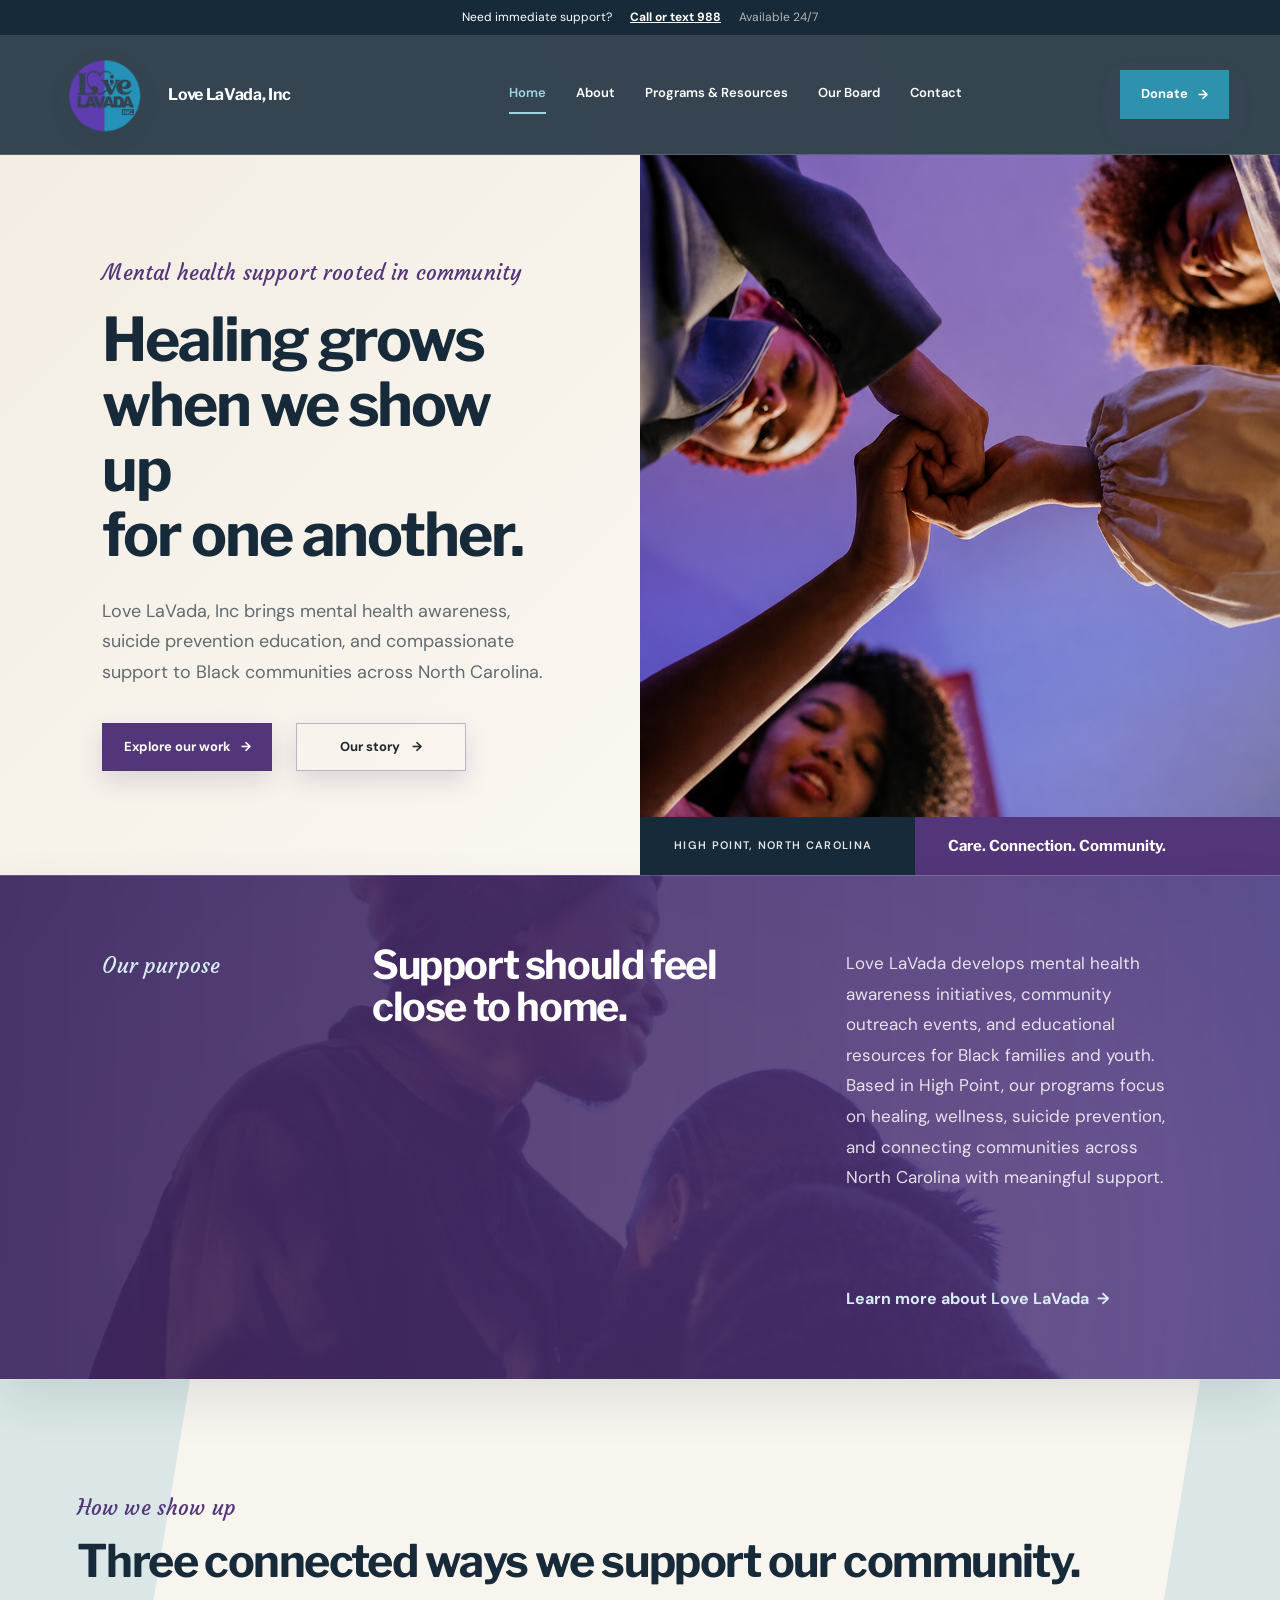
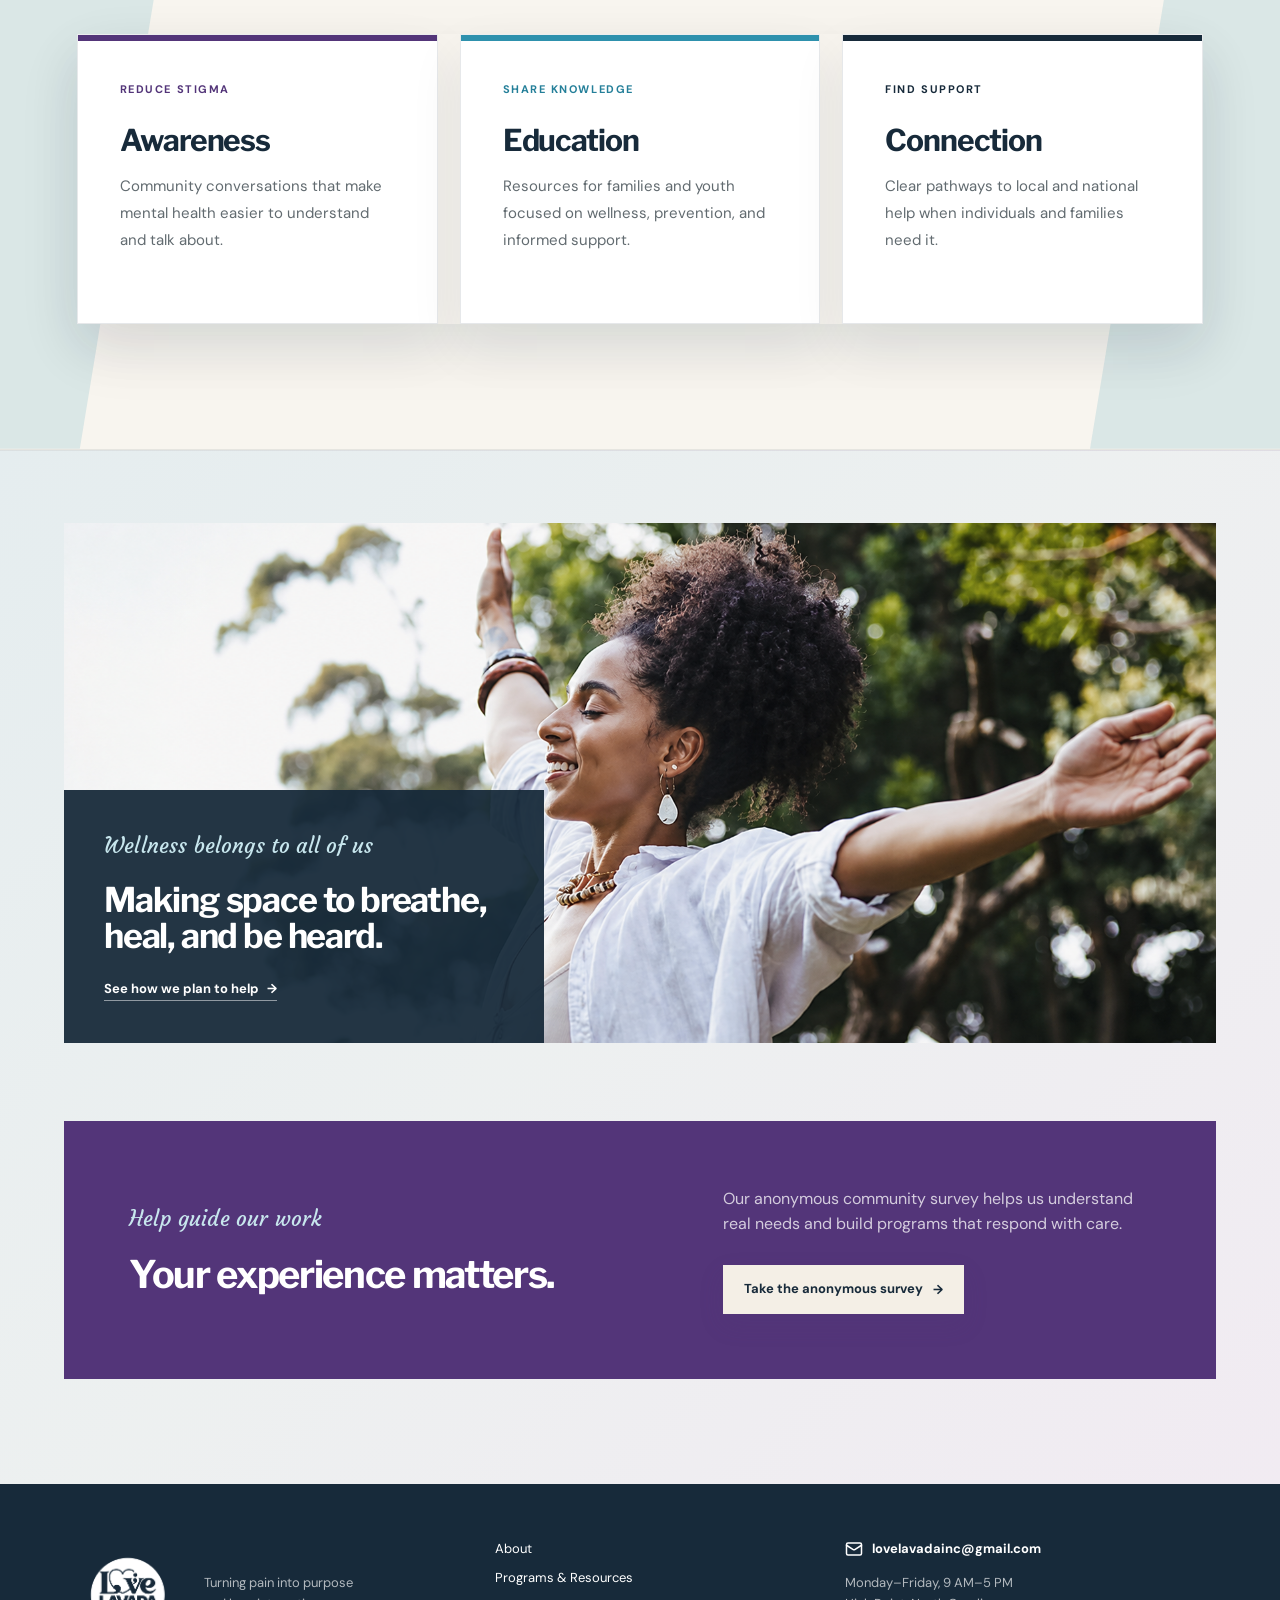
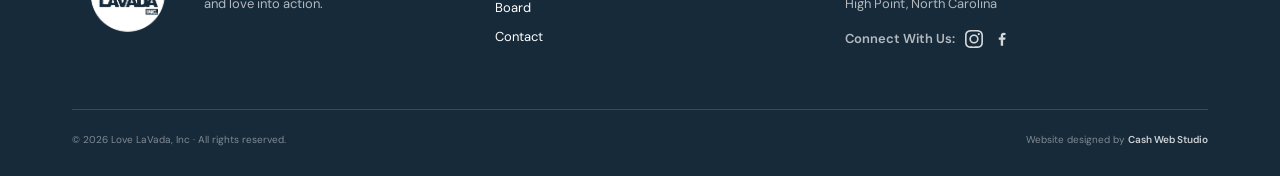
==== commit ffd2dc81: "Added facebook, updated mobile on Home page" ====
--- a/index.html
+++ b/index.html
@@ -1,12 +1,12 @@
-<!doctype html><html lang="en"><head><meta charset="utf-8"><meta name="viewport" content="width=device-width,initial-scale=1"><meta name="description" content="Love LaVada provides mental health advocacy, suicide prevention education, and community support across North Carolina."><title>Love LaVada, Inc. | Mental Health &amp; Community Support</title><link rel="icon" href="assets/love-lavada-logo.png"><link rel="stylesheet" href="style.css"><script src="script.js" defer></script></head><body>
+<!doctype html><html lang="en"><head><meta charset="utf-8"><meta name="viewport" content="width=device-width,initial-scale=1"><meta name="description" content="Love LaVada provides mental health advocacy, suicide prevention education, and community support across North Carolina."><title>Love LaVada, Inc | Mental Health &amp; Community Support</title><link rel="icon" href="assets/love-lavada-logo.png"><link rel="stylesheet" href="style.css"><script src="script.js" defer></script></head><body>
 <a class="skip-link" href="#main">Skip to content</a><div class="crisis"><span>Need immediate support?</span><a href="tel:988">Call or text 988</a><span>Available 24/7</span></div>
-<header class="header"><a class="logo" href="index.html"><img src="assets/love-lavada-logo.png" alt="Love LaVada, Inc."></a><button class="menu" aria-expanded="false" aria-controls="nav">Menu</button><nav id="nav"><a class="active" href="index.html">Home</a><a href="about.html">About</a><a href="programs.html">Programs &amp; Resources</a><a href="board.html">Our Board</a><a href="contact.html">Contact</a></nav><a class="donate" href="https://www.gofundme.com/f/building-a-safe-community-with-love-lavada?attribution_id=sl:65cd0cf0-9867-4cf5-ae6d-a44ae20c0e2c&amp;ts=1780276682&amp;utm_campaign=natman_today_topbar_ios&amp;utm_medium=customer&amp;utm_source=copy_link" target="_blank" rel="noreferrer">Donate</a></header>
+<header class="header"><a class="logo" href="index.html"><img src="assets/love-lavada-logo.png" alt="Love LaVada, Inc"><span>Love LaVada, Inc</span></a><button class="menu" aria-expanded="false" aria-controls="nav">Menu</button><nav id="nav"><a class="active" href="index.html">Home</a><a href="about.html">About</a><a href="programs.html">Programs &amp; Resources</a><a href="board.html">Our Board</a><a href="contact.html">Contact</a></nav><a class="donate" href="https://www.gofundme.com/f/building-a-safe-community-with-love-lavada?attribution_id=sl:65cd0cf0-9867-4cf5-ae6d-a44ae20c0e2c&amp;ts=1780276682&amp;utm_campaign=natman_today_topbar_ios&amp;utm_medium=customer&amp;utm_source=copy_link" target="_blank" rel="noreferrer">Donate</a></header>
 <main id="main">
-<section class="home-hero"><div class="hero-text" data-reveal><p class="kicker">Mental health support rooted in community</p><h1>Healing grows<br>when we show up<br>for one another.</h1><p class="lead">Love LaVada, Inc. brings mental health awareness, suicide prevention education, and compassionate support to Black communities across North Carolina.</p><div class="actions"><a class="btn primary" href="programs.html">Explore our work</a><a class="btn plain" href="about.html">Our story <span>→</span></a></div></div><div class="hero-visual" data-reveal><div class="hero-main-photo"><img src="assets/community-circle-hq.png" alt="Friends joining hands in a circle"></div><div class="hero-note"><span>High Point, North Carolina</span><strong>Care. Connection. Community.</strong></div></div></section>
+<section class="home-hero"><div class="hero-text" data-reveal><p class="kicker">Mental health support rooted in community</p><h1>Healing grows<br>when we show up<br>for one another.</h1><p class="lead">Love LaVada, Inc brings mental health awareness, suicide prevention education, and compassionate support to Black communities across North Carolina.</p><div class="actions"><a class="btn primary" href="programs.html">Explore our work</a><a class="btn plain" href="about.html">Our story <span>→</span></a></div></div><div class="hero-visual" data-reveal><div class="hero-main-photo"><img src="assets/community-circle-hq.png" alt="Friends joining hands in a circle"></div><div class="hero-note"><span>High Point, North Carolina</span><strong>Care. Connection. Community.</strong></div></div></section>
 <section class="intro"><p class="section-tag">Our purpose</p><div><h2>Support should feel<br>close to home.</h2><p>Love LaVada develops mental health awareness initiatives, community outreach events, and educational resources for Black families and youth. Based in High Point, our programs focus on healing, wellness, suicide prevention, and connecting communities across North Carolina with meaningful support.</p><a class="text-link" href="about.html">Learn more about Love LaVada</a></div></section>
 <section class="focus-section"><div class="focus-heading" data-reveal><p class="section-tag">How we show up</p><h2>Three connected ways we support our community.</h2></div><div class="pillars"><article data-reveal><span>Reduce stigma</span><h3>Awareness</h3><p>Community conversations that make mental health easier to understand and talk about.</p></article><article data-reveal><span>Share knowledge</span><h3>Education</h3><p>Resources for families and youth focused on wellness, prevention, and informed support.</p></article><article data-reveal><span>Find support</span><h3>Connection</h3><p>Clear pathways to local and national help when individuals and families need it.</p></article></div></section>
 <div class="home-closing"><section class="editorial-image" data-reveal><img src="assets/wellness-freedom-hq.png" alt="Woman outdoors expressing a sense of freedom and wellness"><div><p class="section-tag light">Wellness belongs to all of us</p><h2>Making space to breathe, heal, and be heard.</h2><a href="programs.html">See how we plan to help</a></div></section>
 <section class="callout"><div><p class="section-tag light">Help guide our work</p><h2>Your experience matters.</h2></div><div><p>Our anonymous community survey helps us understand real needs and build programs that respond with care.</p><a class="btn cream" href="https://docs.google.com/forms/d/e/1FAIpQLSeoFRITN8kgI-mfvQq2K6gpvZN3PF0Pg4dfUJzbff_RL9KFEQ/viewform" target="_blank" rel="noreferrer">Take the anonymous survey</a></div></section></div>
 </main>
-<footer><div><img src="assets/love-lavada-logo-white.png" alt="Love LaVada, Inc."><p>Turning pain into purpose<br>and love into action.</p></div><div class="footer-links"><a href="about.html">About</a><a href="programs.html">Programs &amp; Resources</a><a href="board.html">Board</a><a href="contact.html">Contact</a></div><div><a href="mailto:lovelavadainc@gmail.com">lovelavadainc@gmail.com</a><p>Monday–Friday, 9 AM–5 PM<br>High Point, North Carolina</p></div><small><span>© <span data-year></span> Love LaVada, Inc. All rights reserved.</span><span>Website designed by <a href="https://www.cashwebstudio.com/" target="_blank" rel="noreferrer">Cash Web Studio</a></span></small></footer>
+<footer><div><img src="assets/love-lavada-logo-white.png" alt="Love LaVada, Inc"><p>Turning pain into purpose<br>and love into action.</p></div><div class="footer-links"><a href="about.html">About</a><a href="programs.html">Programs &amp; Resources</a><a href="board.html">Board</a><a href="contact.html">Contact</a></div><div><a href="mailto:lovelavadainc@gmail.com">lovelavadainc@gmail.com</a><p>Monday–Friday, 9 AM–5 PM<br>High Point, North Carolina</p></div><small><span>© <span data-year></span> Love LaVada, Inc · All rights reserved.</span><span>Website designed by <a href="https://www.cashwebstudio.com/" target="_blank" rel="noreferrer">Cash Web Studio</a></span></small></footer>
 </body></html>
--- a/style.css
+++ b/style.css
@@ -160,6 +160,12 @@
 
 .instagram-icon{border:0;border-radius:0;background:currentColor;-webkit-mask:url('assets/instagram.svg') center/contain no-repeat;mask:url('assets/instagram.svg') center/contain no-repeat}
 .instagram-icon::before,.instagram-icon::after{display:none}
+.facebook-link{display:inline-flex;align-items:center;gap:9px;width:max-content;color:inherit;font-weight:700;transition:color .2s ease,transform .2s ease}
+.facebook-link:hover{transform:translateY(-2px)}
+.facebook-icon{display:inline-block;width:18px;height:18px;flex:0 0 18px;background:currentColor;-webkit-mask:url('assets/facebook.svg') center/contain no-repeat;mask:url('assets/facebook.svg') center/contain no-repeat}
+footer .facebook-link{color:rgba(255,255,255,.82)}
+footer .facebook-link:hover{color:#fff}
+.contact-card .facebook-link{font-size:17px;color:var(--plum)}
 .footer-links a{display:inline-block;width:max-content;transition:color .22s ease,transform .22s ease}
 .footer-links a:hover{color:#9ed5e4;transform:translateX(5px)}
 footer small a[href*="cashwebstudio.com"]{display:inline-block;transition:color .2s ease,transform .2s ease}
@@ -738,3 +744,188 @@
   .board-members-heading{margin-bottom:38px}
   .board-members .headshot-frame{height:460px}
 }
+
+/* Home hero action alignment */
+.home-hero .actions .btn{
+  width:170px;
+  min-height:46px;
+  padding:13px 20px;
+}
+.home-hero .actions .btn.plain{
+  border:1px solid rgba(83,53,121,.34);
+}
+
+/* Compact three-line mobile navigation control */
+@media(max-width:900px){
+  .menu{
+    position:relative;
+    width:46px;
+    height:42px;
+    padding:0;
+    overflow:hidden;
+    color:#fff;
+    font-size:0;
+  }
+  .menu::before,.menu::after{
+    content:"";
+    position:absolute;
+    left:10px;
+    width:24px;
+    height:2px;
+    background:currentColor;
+    transition:top .25s ease,bottom .25s ease,transform .25s ease,box-shadow .25s ease;
+  }
+  .menu::before{top:12px;box-shadow:0 8px 0 currentColor}
+  .menu::after{bottom:12px}
+  .menu.is-open::before{top:19px;box-shadow:none;transform:rotate(45deg)}
+  .menu.is-open::after{bottom:19px;transform:rotate(-45deg)}
+}
+
+@media(max-width:600px){
+  .home-hero .actions{
+    flex-direction:row;
+    align-items:stretch;
+    gap:10px;
+  }
+  .home-hero .actions .btn{
+    width:auto;
+    min-width:0;
+    flex:1 1 0;
+    padding:12px 10px;
+    white-space:nowrap;
+  }
+  .home-hero .actions .btn.plain span{margin-left:7px}
+}
+
+/* Organization name beside the header mark */
+.header{grid-template-columns:minmax(250px,300px) 1fr auto}
+.header .logo{
+  display:flex;
+  align-items:center;
+  gap:13px;
+  min-width:0;
+}
+.header .logo span{
+  font-family:'Libre Franklin',Arial,sans-serif;
+  font-size:16px;
+  font-weight:700;
+  line-height:1.2;
+  letter-spacing:-.02em;
+  white-space:nowrap;
+}
+@media(max-width:900px){
+  .header{grid-template-columns:1fr auto auto}
+}
+@media(max-width:600px){
+  .header{grid-template-columns:1fr auto}
+  .header .logo{gap:9px}
+  .header .logo span{font-size:13px}
+}
+
+@media(max-width:600px){
+  .hero-note span{
+    font-size:9px;
+    letter-spacing:.045em;
+  }
+  .hero-note strong{
+    font-size:12px;
+    padding-left:10px;
+  }
+}
+
+@media(max-width:900px){
+  .header{
+    position:sticky;
+    border-bottom:0;
+  }
+  .header .menu{
+    grid-column:-1;
+    justify-self:end;
+  }
+  .header .donate{
+    grid-column:2;
+    grid-row:1;
+  }
+  .header nav{
+    top:100%;
+    margin:0;
+  }
+}
+@media(max-width:600px){
+  .header .menu{grid-column:2}
+}
+
+/* Clearer mobile framing for How we show up */
+@media(max-width:600px){
+  .focus-section{
+    padding:78px 24px 82px 34px;
+    background:#eaf3f5;
+    border-left:10px solid var(--blue);
+  }
+  .focus-section::before{
+    display:none;
+  }
+  .focus-section::after{
+    display:block;
+    top:0;
+    right:0;
+    width:82px;
+    height:8px;
+    background:var(--plum);
+    clip-path:none;
+  }
+  .focus-section .pillars{
+    margin-left:0;
+    margin-right:0;
+  }
+}
+
+@media(max-width:600px){
+  .header{
+    height:84px;
+    min-height:84px;
+    padding-top:4px;
+    padding-bottom:4px;
+  }
+  .header .logo img{
+    width:66px;
+    height:66px;
+  }
+  .header .logo span{font-size:12px}
+}
+
+@media(max-width:900px){
+  .menu{
+    background-image:linear-gradient(currentColor,currentColor);
+    background-position:center;
+    background-repeat:no-repeat;
+    background-size:24px 2px;
+    transition:background-size .2s ease;
+  }
+  .menu::before{
+    top:11px;
+    box-shadow:none;
+  }
+  .menu::after{bottom:11px}
+  .menu.is-open{background-size:0 2px}
+  .menu.is-open::before{top:20px}
+  .menu.is-open::after{bottom:20px}
+}
+
+@media(max-width:900px){
+  .menu::before,.menu::after{
+    left:50%;
+    transform:translateX(-50%);
+    transform-origin:center;
+  }
+  .menu.is-open::before,.menu.is-open::after{
+    top:50%;
+    bottom:auto;
+  }
+  .menu.is-open::before{
+    transform:translate(-50%,-50%) rotate(45deg);
+  }
+  .menu.is-open::after{
+    transform:translate(-50%,-50%) rotate(-45deg);
+  }
+}
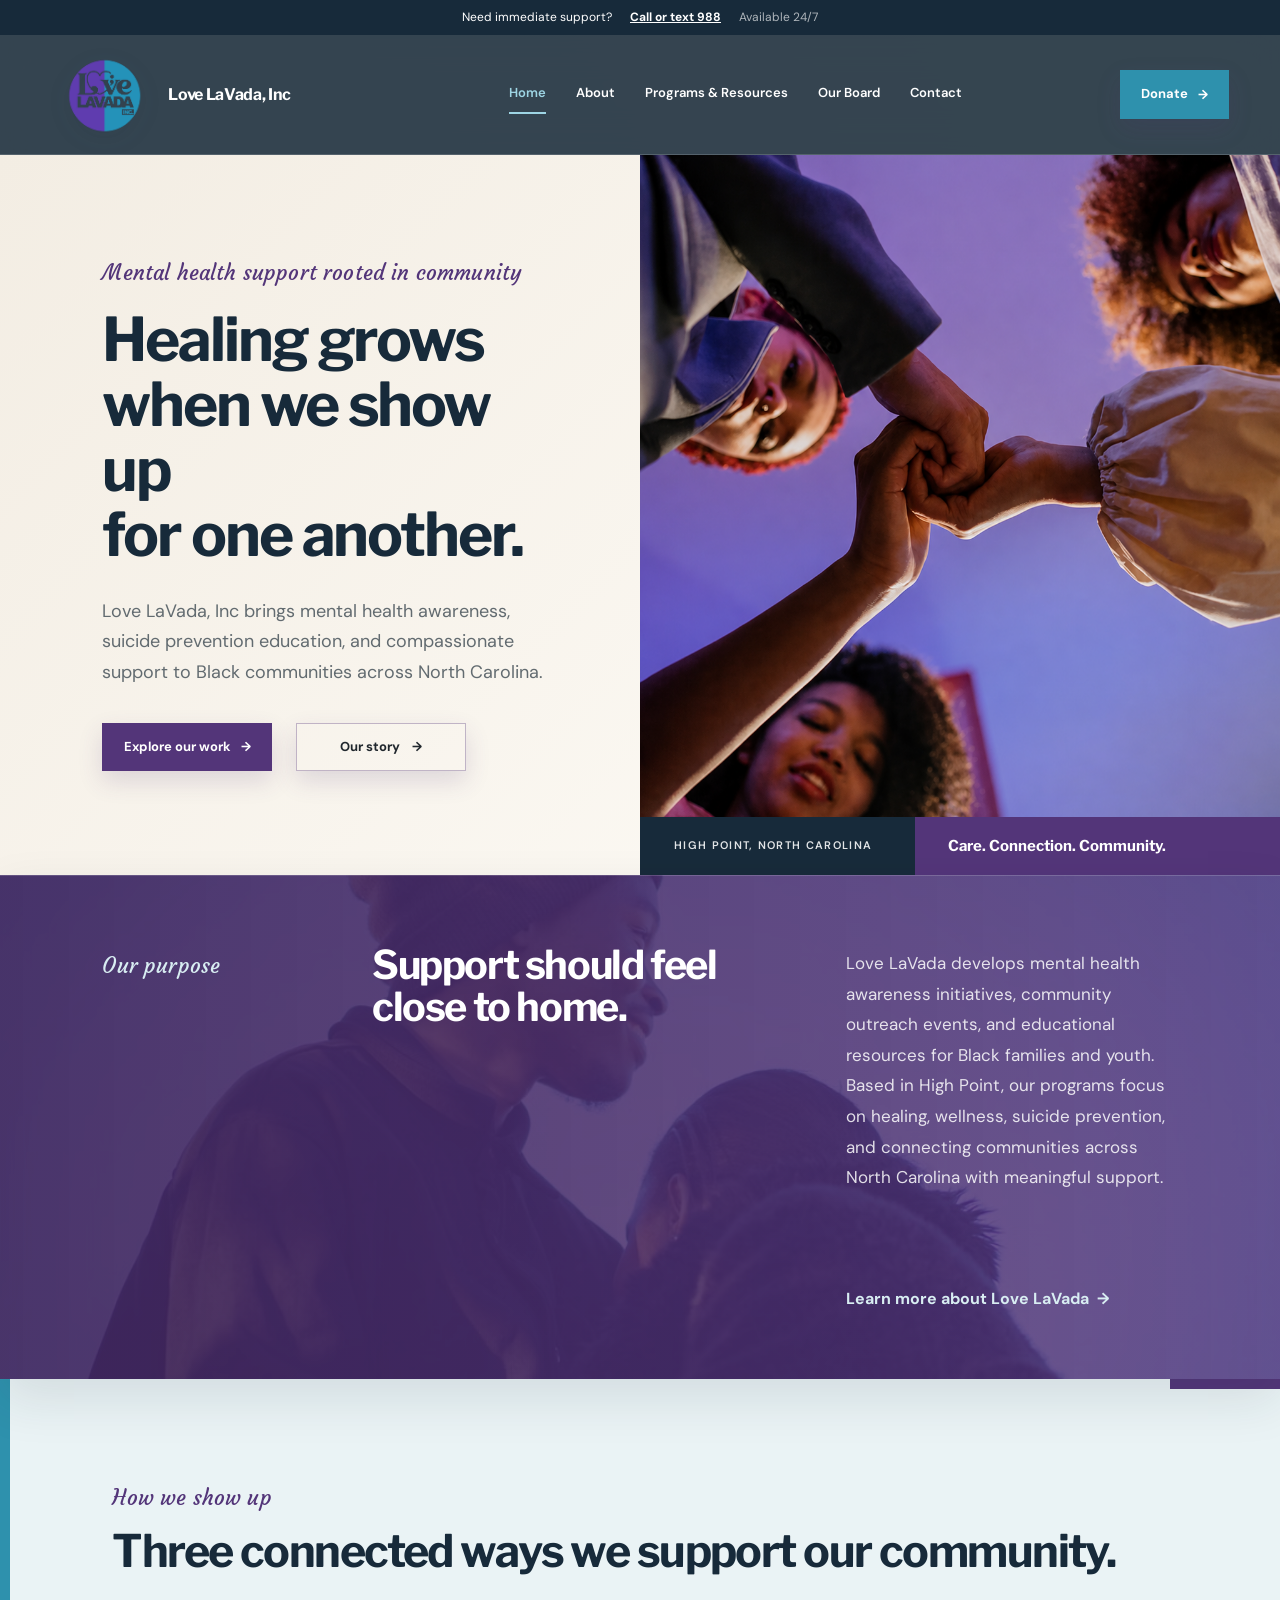
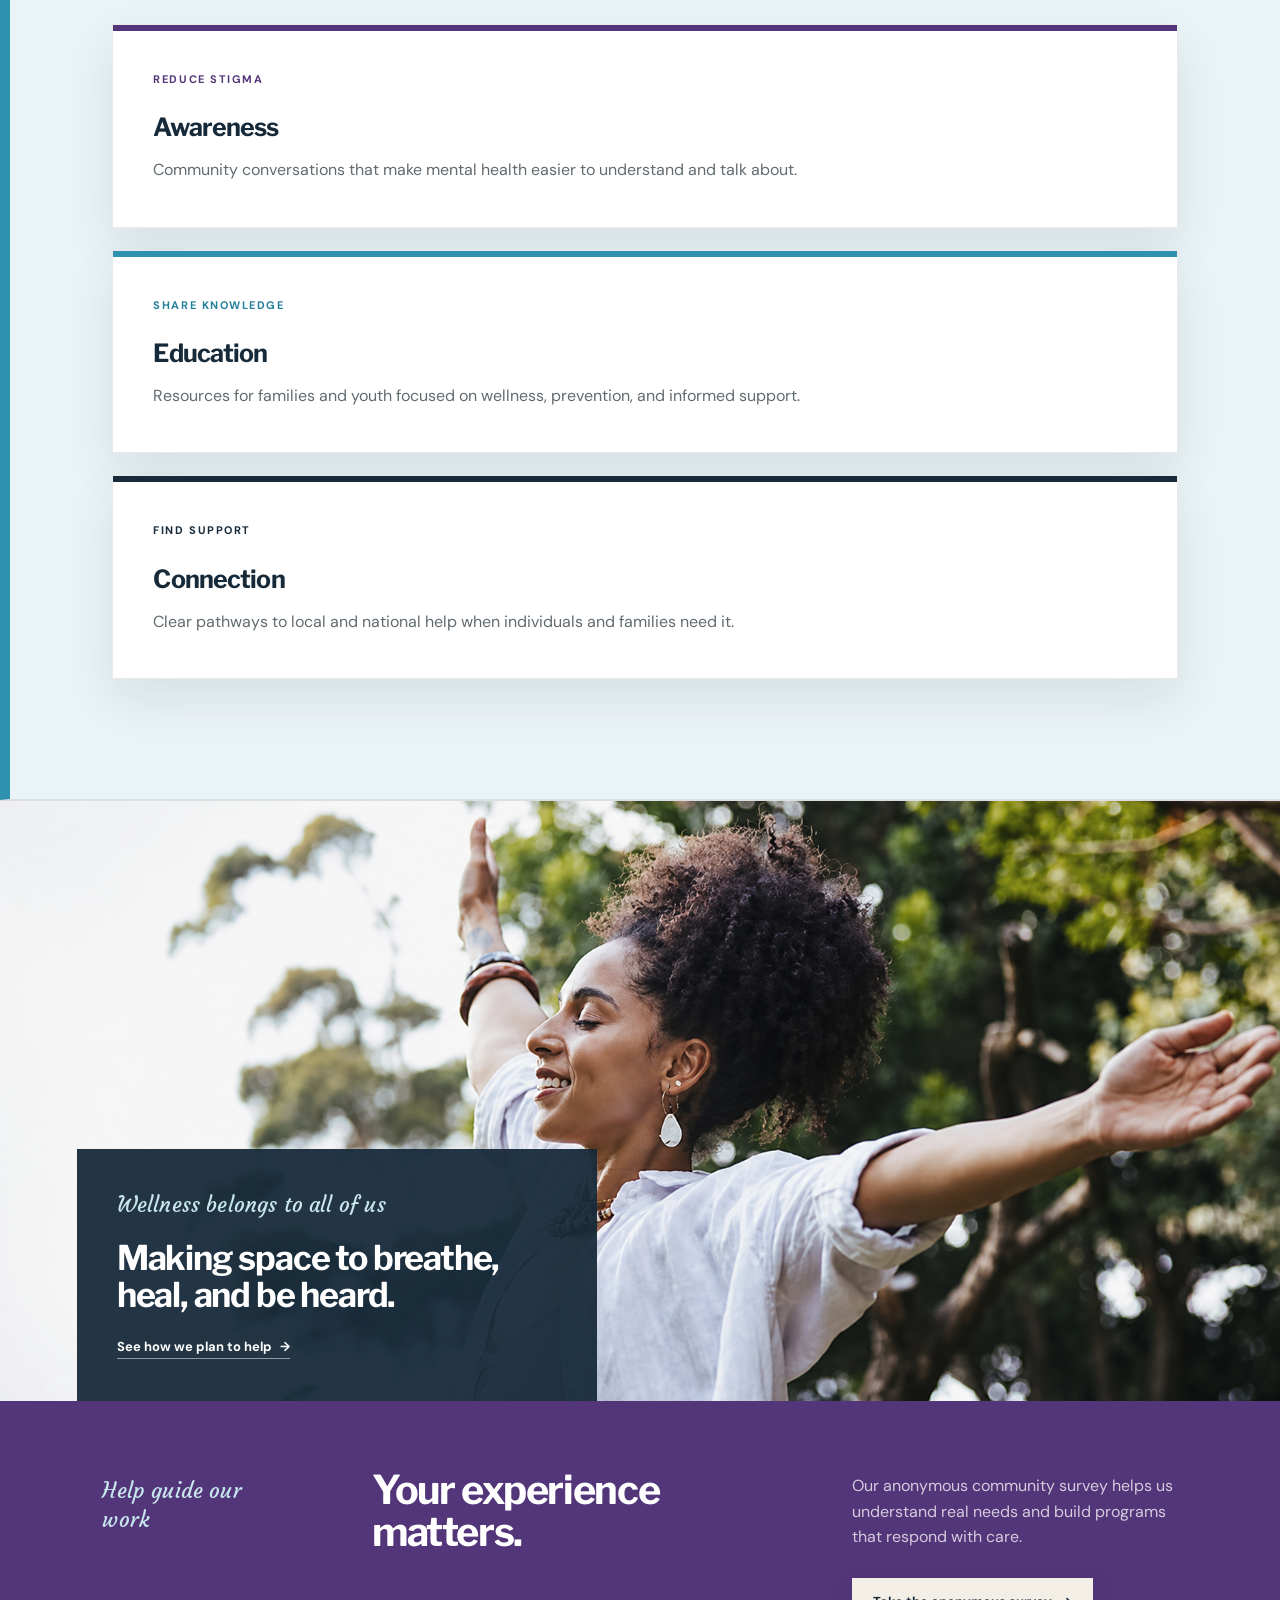
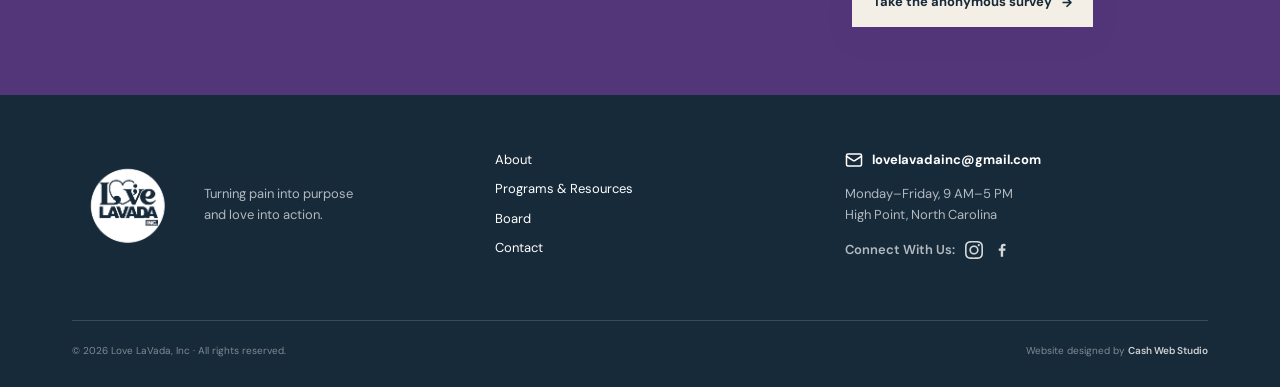
==== commit d3e5171f: "added social preview" ====
--- a/index.html
+++ b/index.html
@@ -1,4 +1,4 @@
-<!doctype html><html lang="en"><head><meta charset="utf-8"><meta name="viewport" content="width=device-width,initial-scale=1"><meta name="description" content="Love LaVada provides mental health advocacy, suicide prevention education, and community support across North Carolina."><title>Love LaVada, Inc | Mental Health &amp; Community Support</title><link rel="icon" href="assets/love-lavada-logo.png"><link rel="stylesheet" href="style.css"><script src="script.js" defer></script></head><body>
+<!doctype html><html lang="en"><head><meta charset="utf-8"><meta name="viewport" content="width=device-width,initial-scale=1"><meta name="description" content="Love LaVada provides mental health advocacy, suicide prevention education, and community support across North Carolina."><meta property="og:type" content="website"><meta property="og:site_name" content="Love LaVada, Inc"><meta property="og:title" content="Love LaVada, Inc | Mental Health &amp; Community Support"><meta property="og:description" content="Mental health advocacy, suicide prevention education, and compassionate community support across North Carolina."><meta property="og:url" content="https://lovelavadainc.org/"><meta property="og:image" content="https://lovelavadainc.org/assets/social-preview.png"><meta property="og:image:width" content="1200"><meta property="og:image:height" content="630"><meta property="og:image:alt" content="Love LaVada, Inc — Care. Connection. Community."><meta name="twitter:card" content="summary_large_image"><meta name="twitter:title" content="Love LaVada, Inc | Mental Health &amp; Community Support"><meta name="twitter:description" content="Mental health advocacy, suicide prevention education, and compassionate community support across North Carolina."><meta name="twitter:image" content="https://lovelavadainc.org/assets/social-preview.png"><title>Love LaVada, Inc | Mental Health &amp; Community Support</title><link rel="icon" href="assets/love-lavada-logo.png"><link rel="stylesheet" href="style.css"><script src="script.js" defer></script></head><body>
 <a class="skip-link" href="#main">Skip to content</a><div class="crisis"><span>Need immediate support?</span><a href="tel:988">Call or text 988</a><span>Available 24/7</span></div>
 <header class="header"><a class="logo" href="index.html"><img src="assets/love-lavada-logo.png" alt="Love LaVada, Inc"><span>Love LaVada, Inc</span></a><button class="menu" aria-expanded="false" aria-controls="nav">Menu</button><nav id="nav"><a class="active" href="index.html">Home</a><a href="about.html">About</a><a href="programs.html">Programs &amp; Resources</a><a href="board.html">Our Board</a><a href="contact.html">Contact</a></nav><a class="donate" href="https://www.gofundme.com/f/building-a-safe-community-with-love-lavada?attribution_id=sl:65cd0cf0-9867-4cf5-ae6d-a44ae20c0e2c&amp;ts=1780276682&amp;utm_campaign=natman_today_topbar_ios&amp;utm_medium=customer&amp;utm_source=copy_link" target="_blank" rel="noreferrer">Donate</a></header>
 <main id="main">
--- a/style.css
+++ b/style.css
@@ -929,3 +929,894 @@
     transform:translate(-50%,-50%) rotate(-45deg);
   }
 }
+
+/* Use the clearer How we show up framing at every screen size */
+.focus-section{
+  background:#eaf3f5;
+  border-left:10px solid var(--blue);
+}
+.focus-section::before{display:none}
+.focus-section::after{
+  display:block;
+  top:0;
+  right:0;
+  width:110px;
+  height:10px;
+  background:var(--plum);
+  clip-path:none;
+}
+@media(max-width:600px){
+  .focus-section::after{
+    width:82px;
+    height:8px;
+  }
+}
+
+/* Full-width continuation beneath How we show up */
+.home-closing{
+  padding:0 0 105px;
+}
+.home-closing .editorial-image{
+  width:100%;
+  max-width:none;
+  margin:0 0 78px;
+  min-height:600px;
+}
+.home-closing .editorial-image>img{
+  height:600px;
+}
+.home-closing .editorial-image>div{
+  left:clamp(22px,6vw,100px);
+  width:min(520px,46%);
+}
+@media(max-width:600px){
+  .home-closing{
+    padding-top:0;
+  }
+  .home-closing .editorial-image{
+    margin-bottom:52px;
+    min-height:540px;
+  }
+  .home-closing .editorial-image>img{height:540px}
+  .home-closing .editorial-image>div{
+    left:0;
+    width:92%;
+  }
+}
+
+/* Full-width survey band connected to the image and footer */
+.home-closing{
+  padding-bottom:0;
+}
+.home-closing .editorial-image{
+  margin-bottom:0;
+}
+.home-closing .callout{
+  width:100%;
+  max-width:none;
+  margin:0;
+  padding:76px max(calc((100vw - var(--max))/2 + 22px),clamp(28px,7vw,120px));
+}
+@media(max-width:600px){
+  .home-closing .editorial-image{margin-bottom:0}
+  .home-closing .callout{
+    margin:0;
+    padding:58px 22px 62px;
+  }
+}
+
+/* Connected brand-color triptych for How we show up */
+.focus-section{
+  padding-top:105px;
+  padding-bottom:120px;
+}
+.focus-section::before{display:none}
+.focus-section .pillars{
+  gap:0;
+  border:0;
+  background:transparent;
+  box-shadow:0 30px 64px rgba(23,42,58,.14);
+}
+.focus-section .pillars article,
+.focus-section .pillars article:nth-child(2),
+.focus-section .pillars article:nth-child(3){
+  min-height:340px;
+  padding:52px 42px 48px;
+  border:0;
+  box-shadow:none;
+  transform:none;
+}
+.focus-section .pillars article:nth-child(1){background:var(--plum)}
+.focus-section .pillars article:nth-child(2){background:#fff}
+.focus-section .pillars article:nth-child(3){background:#287f99}
+.focus-section .pillars article::after,
+.focus-section .pillars article:nth-child(2)::after,
+.focus-section .pillars article:nth-child(3)::after{
+  top:auto;
+  bottom:0;
+  left:0;
+  right:0;
+  width:100%;
+  height:7px;
+  background:rgba(255,255,255,.32);
+}
+.focus-section .pillars article:nth-child(2)::after{background:var(--navy)}
+.focus-section .pillars article>span,
+.focus-section .pillars article:nth-child(3)>span{color:rgba(255,255,255,.72)}
+.focus-section .pillars article:nth-child(2)>span{color:var(--plum)}
+.focus-section .pillars article:nth-child(1) h3,
+.focus-section .pillars article:nth-child(3) h3{color:#fff}
+.focus-section .pillars article:nth-child(1) p,
+.focus-section .pillars article:nth-child(3) p{color:rgba(255,255,255,.82)}
+.focus-section .pillars h3{
+  font-size:clamp(30px,2.5vw,37px);
+  margin-bottom:20px;
+}
+.focus-section .pillars p{
+  font-size:16px;
+  line-height:1.85;
+}
+.focus-section .pillars article:hover,
+.focus-section .pillars article:nth-child(2):hover{
+  transform:translateY(-7px);
+  z-index:3;
+}
+@media(max-width:900px){
+  .focus-section{
+    padding-top:78px;
+    padding-bottom:90px;
+  }
+  .focus-section .pillars{
+    gap:12px;
+    box-shadow:none;
+  }
+  .focus-section .pillars article,
+  .focus-section .pillars article:nth-child(2),
+  .focus-section .pillars article:nth-child(3){
+    min-height:0;
+    padding:40px 34px;
+  }
+}
+
+/* Final single curved connector treatment */
+.focus-section .pillars{gap:84px}
+.focus-section .pillars article:not(:last-child)::before{
+  top:50%;
+  right:-86px;
+  bottom:auto;
+  left:auto;
+  width:88px;
+  height:62px;
+  border:none;
+  transform:translateY(-50%);
+  background:center/100% 100% no-repeat url("data:image/svg+xml,%3Csvg xmlns='http://www.w3.org/2000/svg' viewBox='0 0 88 62'%3E%3Cpath d='M2 34 C24 14 62 52 86 30' fill='none' stroke='%23533579' stroke-width='5' stroke-linecap='round' stroke-dasharray='9 8'/%3E%3C/svg%3E");
+}
+.focus-section .pillars article:nth-child(2)::before{
+  border:none;
+  background-image:url("data:image/svg+xml,%3Csvg xmlns='http://www.w3.org/2000/svg' viewBox='0 0 88 62'%3E%3Cpath d='M2 29 C27 51 62 12 86 34' fill='none' stroke='%232e91ad' stroke-width='5' stroke-linecap='round' stroke-dasharray='9 8'/%3E%3C/svg%3E");
+}
+@media(max-width:900px){
+  .focus-section .pillars{gap:64px}
+  .focus-section .pillars article:not(:last-child)::before{
+    top:auto;
+    right:auto;
+    bottom:-65px;
+    left:18px;
+    width:64px;
+    height:66px;
+    border:none;
+    transform:none;
+    background-image:url("data:image/svg+xml,%3Csvg xmlns='http://www.w3.org/2000/svg' viewBox='0 0 64 66'%3E%3Cpath d='M27 2 C8 18 48 45 27 64' fill='none' stroke='%23533579' stroke-width='5' stroke-linecap='round' stroke-dasharray='9 8'/%3E%3C/svg%3E");
+  }
+  .focus-section .pillars article:nth-child(2)::before{
+    border:none;
+    background-image:url("data:image/svg+xml,%3Csvg xmlns='http://www.w3.org/2000/svg' viewBox='0 0 64 66'%3E%3Cpath d='M28 2 C49 20 8 43 29 64' fill='none' stroke='%232e91ad' stroke-width='5' stroke-linecap='round' stroke-dasharray='9 8'/%3E%3C/svg%3E");
+  }
+}
+
+/* FINAL authoritative How we show up layout */
+@media(min-width:1281px){
+  .focus-section{
+    padding-left:10px!important;
+    padding-right:10px!important;
+  }
+  .focus-section .pillars{
+    width:100%!important;
+    max-width:none!important;
+    grid-template-columns:repeat(3,minmax(0,420px))!important;
+    justify-content:space-between!important;
+    align-items:start!important;
+    gap:0!important;
+    position:relative!important;
+    isolation:isolate;
+  }
+  .focus-section .pillars article,
+  .focus-section .pillars article:nth-child(1),
+  .focus-section .pillars article:nth-child(2),
+  .focus-section .pillars article:nth-child(3){
+    width:420px!important;
+    max-width:none!important;
+    height:190px!important;
+    min-height:190px!important;
+    padding:18px 26px 17px!important;
+    align-self:start!important;
+    z-index:2!important;
+  }
+  .focus-section .pillars article>span,
+  .focus-section .pillars article:nth-child(1)>span,
+  .focus-section .pillars article:nth-child(2)>span,
+  .focus-section .pillars article:nth-child(3)>span{
+    margin-bottom:14px!important;
+  }
+  .focus-section .pillars h3{
+    font-size:25px!important;
+    margin-bottom:10px!important;
+  }
+  .focus-section .pillars p{
+    font-size:15px!important;
+    line-height:1.5!important;
+  }
+  .focus-section .pillars::before{
+    content:""!important;
+    display:block!important;
+    position:absolute!important;
+    z-index:0!important;
+    inset:50% 0 auto!important;
+    width:100%!important;
+    height:68px!important;
+    opacity:1!important;
+    transform:translateY(-50%)!important;
+    background:center/100% 100% no-repeat url("data:image/svg+xml,%3Csvg xmlns='http://www.w3.org/2000/svg' viewBox='0 0 1200 68' preserveAspectRatio='none'%3E%3Cpath d='M290 34 C330 15 385 53 455 34' fill='none' stroke='%234b2672' stroke-width='6' stroke-linecap='round' stroke-dasharray='11 9'/%3E%3Cpath d='M745 34 C790 53 845 15 910 34' fill='none' stroke='%23167f9d' stroke-width='6' stroke-linecap='round' stroke-dasharray='11 9'/%3E%3C/svg%3E")!important;
+  }
+  .focus-section .pillars article::before,
+  .focus-section .pillars article:nth-child(1)::before,
+  .focus-section .pillars article:nth-child(2)::before,
+  .focus-section .pillars article:nth-child(3)::before{
+    display:none!important;
+  }
+}
+@media(max-width:1280px){
+  .focus-section .pillars{
+    grid-template-columns:1fr!important;
+    gap:22px!important;
+  }
+  .focus-section .pillars::before,
+  .focus-section .pillars article::before{
+    display:none!important;
+  }
+  .focus-section .pillars article,
+  .focus-section .pillars article:nth-child(1),
+  .focus-section .pillars article:nth-child(2),
+  .focus-section .pillars article:nth-child(3){
+    width:100%!important;
+    max-width:none!important;
+    height:auto!important;
+    min-height:0!important;
+  }
+}
+
+/* Final card proportions and desktop-only connectors */
+@media(min-width:901px){
+  .focus-section .pillars{gap:110px}
+  .focus-section .pillars article,
+  .focus-section .pillars article:nth-child(2),
+  .focus-section .pillars article:nth-child(3){
+    min-height:250px;
+    padding:38px 34px 34px;
+  }
+  .focus-section .pillars article:not(:last-child)::before{
+    top:50%;
+    right:-100px;
+    bottom:auto;
+    left:auto;
+    width:80px;
+    height:54px;
+    border:none;
+    transform:translateY(-50%);
+    background:center/100% 100% no-repeat url("data:image/svg+xml,%3Csvg xmlns='http://www.w3.org/2000/svg' viewBox='0 0 80 54'%3E%3Cpath d='M4 29 C23 12 56 43 76 26' fill='none' stroke='%23533579' stroke-width='5' stroke-linecap='round' stroke-dasharray='9 8'/%3E%3C/svg%3E");
+  }
+  .focus-section .pillars article:nth-child(2)::before{
+    background-image:url("data:image/svg+xml,%3Csvg xmlns='http://www.w3.org/2000/svg' viewBox='0 0 80 54'%3E%3Cpath d='M4 25 C24 43 56 11 76 29' fill='none' stroke='%232e91ad' stroke-width='5' stroke-linecap='round' stroke-dasharray='9 8'/%3E%3C/svg%3E");
+  }
+}
+@media(max-width:900px){
+  .focus-section .pillars{gap:22px}
+  .focus-section .pillars article,
+  .focus-section .pillars article:nth-child(2),
+  .focus-section .pillars article:nth-child(3){
+    min-height:0;
+    padding:36px 30px;
+  }
+  .focus-section .pillars article:not(:last-child)::before,
+  .focus-section .pillars article:nth-child(2)::before{
+    display:none;
+  }
+}
+
+/* Paths tuck behind shorter, more widely spaced cards */
+.focus-section .pillars h3{
+  font-size:clamp(25px,2vw,30px);
+  margin-bottom:14px;
+}
+@media(min-width:1101px){
+  .focus-section .pillars{
+    gap:150px;
+    isolation:isolate;
+  }
+  .focus-section .pillars article,
+  .focus-section .pillars article:nth-child(2),
+  .focus-section .pillars article:nth-child(3){
+    min-height:0;
+    padding:30px 30px 28px;
+    z-index:2;
+  }
+  .focus-section .pillars article:not(:last-child)::before{
+    top:50%;
+    right:-160px;
+    bottom:auto;
+    left:auto;
+    z-index:-1;
+    width:170px;
+    height:58px;
+    border:none;
+    transform:translateY(-50%);
+    background:center/100% 100% no-repeat url("data:image/svg+xml,%3Csvg xmlns='http://www.w3.org/2000/svg' viewBox='0 0 170 58'%3E%3Cpath d='M2 32 C45 10 119 47 168 28' fill='none' stroke='%23533579' stroke-width='5' stroke-linecap='round' stroke-dasharray='9 8'/%3E%3C/svg%3E");
+  }
+  .focus-section .pillars article:nth-child(2)::before{
+    background-image:url("data:image/svg+xml,%3Csvg xmlns='http://www.w3.org/2000/svg' viewBox='0 0 170 58'%3E%3Cpath d='M2 27 C50 47 121 9 168 31' fill='none' stroke='%232e91ad' stroke-width='5' stroke-linecap='round' stroke-dasharray='9 8'/%3E%3C/svg%3E");
+  }
+}
+@media(max-width:1100px){
+  .focus-section .pillars{
+    grid-template-columns:1fr;
+    gap:22px;
+  }
+  .focus-section .pillars article,
+  .focus-section .pillars article:nth-child(2),
+  .focus-section .pillars article:nth-child(3){
+    min-height:0;
+    padding:32px 30px 30px;
+  }
+  .focus-section .pillars article:not(:last-child)::before,
+  .focus-section .pillars article:nth-child(2)::before{
+    display:none;
+  }
+}
+
+@media(min-width:1101px){
+  .focus-section .pillars::before{
+    content:"";
+    display:block;
+    position:absolute;
+    z-index:0;
+    left:0;
+    right:0;
+    top:50%;
+    height:72px;
+    transform:translateY(-50%);
+    background:center/100% 100% no-repeat url("data:image/svg+xml,%3Csvg xmlns='http://www.w3.org/2000/svg' viewBox='0 0 1200 72' preserveAspectRatio='none'%3E%3Cpath d='M285 39 C330 12 415 59 465 33' fill='none' stroke='%23533579' stroke-width='5' stroke-linecap='round' stroke-dasharray='9 8'/%3E%3Cpath d='M735 32 C790 59 860 10 915 39' fill='none' stroke='%232e91ad' stroke-width='5' stroke-linecap='round' stroke-dasharray='9 8'/%3E%3C/svg%3E");
+  }
+  .focus-section .pillars article:not(:last-child)::before,
+  .focus-section .pillars article:nth-child(2)::before{
+    display:none;
+  }
+}
+
+/* Wider final desktop composition */
+.focus-section .pillars h3{font-size:25px}
+@media(min-width:1281px){
+  .focus-section .pillars{
+    max-width:none;
+    gap:clamp(190px,13vw,250px);
+    align-items:start;
+  }
+  .focus-section .pillars article,
+  .focus-section .pillars article:nth-child(2),
+  .focus-section .pillars article:nth-child(3){
+    min-height:0;
+    height:auto;
+    align-self:start;
+    padding:28px 30px 26px;
+  }
+  .focus-section .pillars::before{
+    opacity:1;
+    height:76px;
+    background-image:url("data:image/svg+xml,%3Csvg xmlns='http://www.w3.org/2000/svg' viewBox='0 0 1200 76' preserveAspectRatio='none'%3E%3Cpath d='M225 41 C300 8 410 66 490 34' fill='none' stroke='%234b2672' stroke-width='6' stroke-linecap='round' stroke-dasharray='11 9'/%3E%3Cpath d='M710 34 C795 67 905 8 985 42' fill='none' stroke='%23167f9d' stroke-width='6' stroke-linecap='round' stroke-dasharray='11 9'/%3E%3C/svg%3E");
+  }
+}
+
+/* Wider, lower cards with reversed curls */
+@media(min-width:1281px){
+  .focus-section{
+    padding-left:18px;
+    padding-right:18px;
+  }
+  .focus-heading{
+    margin-left:clamp(42px,7vw,132px);
+  }
+  .focus-section .pillars{
+    grid-template-columns:repeat(3,minmax(0,350px));
+    justify-content:space-between;
+    gap:0;
+  }
+  .focus-section .pillars article,
+  .focus-section .pillars article:nth-child(2),
+  .focus-section .pillars article:nth-child(3){
+    width:350px;
+    height:200px;
+    min-height:200px;
+    padding:22px 27px 20px;
+  }
+  .focus-section .pillars article>span,
+  .focus-section .pillars article:nth-child(2)>span,
+  .focus-section .pillars article:nth-child(3)>span{
+    margin-bottom:18px;
+  }
+  .focus-section .pillars h3{
+    margin-bottom:12px;
+  }
+  .focus-section .pillars p{
+    line-height:1.55;
+  }
+  .focus-section .pillars::before{
+    height:72px;
+    background-image:url("data:image/svg+xml,%3Csvg xmlns='http://www.w3.org/2000/svg' viewBox='0 0 1200 72' preserveAspectRatio='none'%3E%3Cpath d='M205 35 C265 54 320 17 380 36 S470 54 525 34' fill='none' stroke='%234b2672' stroke-width='6' stroke-linecap='round' stroke-dasharray='11 9'/%3E%3Cpath d='M675 37 C735 18 795 54 855 35 S945 18 1000 37' fill='none' stroke='%23167f9d' stroke-width='6' stroke-linecap='round' stroke-dasharray='11 9'/%3E%3C/svg%3E");
+  }
+}
+@media(max-width:1280px){
+  .focus-section .pillars{
+    grid-template-columns:1fr;
+    gap:22px;
+    align-items:stretch;
+  }
+  .focus-section .pillars::before{display:none}
+  .focus-section .pillars article:not(:last-child)::before,
+  .focus-section .pillars article:nth-child(2)::before{display:none}
+}
+
+/* Edge-to-edge desktop spread with visible wave curls */
+@media(min-width:1281px){
+  .focus-section{
+    padding-left:55px;
+    padding-right:55px;
+  }
+  .focus-heading{margin-left:clamp(20px,5vw,95px)}
+  .focus-section .pillars{
+    width:100%;
+    max-width:none;
+    gap:clamp(220px,16vw,320px);
+  }
+  .focus-section .pillars article,
+  .focus-section .pillars article:nth-child(2),
+  .focus-section .pillars article:nth-child(3){
+    padding:24px 28px 23px;
+  }
+  .focus-section .pillars p{
+    font-size:15px;
+    line-height:1.65;
+  }
+  .focus-section .pillars::before{
+    opacity:1;
+    height:96px;
+    background-image:url("data:image/svg+xml,%3Csvg xmlns='http://www.w3.org/2000/svg' viewBox='0 0 1200 96' preserveAspectRatio='none'%3E%3Cpath d='M240 48 C275 -12 315 105 355 48 S435 -12 480 48' fill='none' stroke='%234b2672' stroke-width='6' stroke-linecap='round' stroke-dasharray='11 9'/%3E%3Cpath d='M715 48 C755 105 800 -12 840 48 S915 105 960 48' fill='none' stroke='%23167f9d' stroke-width='6' stroke-linecap='round' stroke-dasharray='11 9'/%3E%3C/svg%3E");
+  }
+}
+
+/* Fixed-width desktop cards create true open spacing */
+@media(min-width:1281px){
+  .focus-section .pillars{
+    grid-template-columns:repeat(3,minmax(0,320px));
+    justify-content:space-between;
+    gap:0;
+  }
+  .focus-section .pillars article,
+  .focus-section .pillars article:nth-child(2),
+  .focus-section .pillars article:nth-child(3){
+    width:100%;
+    height:240px;
+    min-height:240px;
+    padding:24px 28px 22px;
+  }
+  .focus-section .pillars::before{
+    opacity:1;
+    height:72px;
+    background-image:url("data:image/svg+xml,%3Csvg xmlns='http://www.w3.org/2000/svg' viewBox='0 0 1200 72' preserveAspectRatio='none'%3E%3Cpath d='M200 37 C260 17 315 55 375 36 S465 19 520 37' fill='none' stroke='%234b2672' stroke-width='6' stroke-linecap='round' stroke-dasharray='11 9'/%3E%3Cpath d='M680 36 C740 54 800 18 860 37 S950 54 1005 35' fill='none' stroke='%23167f9d' stroke-width='6' stroke-linecap='round' stroke-dasharray='11 9'/%3E%3C/svg%3E");
+  }
+}
+
+/* Airier cards with winding dashed connectors */
+.focus-section .pillars{gap:68px}
+.focus-section .pillars article:not(:last-child)::before{
+  top:50%;
+  right:-70px;
+  bottom:auto;
+  left:auto;
+  width:72px;
+  height:68px;
+  border:0;
+  transform:translateY(-50%);
+  background:center/contain no-repeat url("data:image/svg+xml,%3Csvg xmlns='http://www.w3.org/2000/svg' viewBox='0 0 72 68'%3E%3Cpath d='M2 39 C18 3 49 65 70 29' fill='none' stroke='%23533579' stroke-width='3' stroke-linecap='round' stroke-dasharray='7 7'/%3E%3C/svg%3E");
+}
+.focus-section .pillars article:nth-child(2)::before{
+  background-image:url("data:image/svg+xml,%3Csvg xmlns='http://www.w3.org/2000/svg' viewBox='0 0 72 68'%3E%3Cpath d='M2 28 C23 65 49 2 70 38' fill='none' stroke='%232e91ad' stroke-width='3' stroke-linecap='round' stroke-dasharray='7 7'/%3E%3C/svg%3E");
+}
+@media(max-width:900px){
+  .focus-section .pillars{gap:52px}
+  .focus-section .pillars article:not(:last-child)::before{
+    top:auto;
+    right:auto;
+    bottom:-54px;
+    left:18px;
+    width:70px;
+    height:56px;
+    transform:none;
+    background-image:url("data:image/svg+xml,%3Csvg xmlns='http://www.w3.org/2000/svg' viewBox='0 0 70 56'%3E%3Cpath d='M26 2 C2 14 58 31 28 54' fill='none' stroke='%23533579' stroke-width='3' stroke-linecap='round' stroke-dasharray='7 7'/%3E%3C/svg%3E");
+  }
+  .focus-section .pillars article:nth-child(2)::before{
+    background-image:url("data:image/svg+xml,%3Csvg xmlns='http://www.w3.org/2000/svg' viewBox='0 0 70 56'%3E%3Cpath d='M28 2 C58 16 3 35 30 54' fill='none' stroke='%232e91ad' stroke-width='3' stroke-linecap='round' stroke-dasharray='7 7'/%3E%3C/svg%3E");
+  }
+}
+
+/* Dashed-path card connection for How we show up */
+.focus-section{
+  padding-left:clamp(44px,8vw,150px);
+  padding-right:clamp(44px,8vw,150px);
+  padding-bottom:120px;
+}
+.focus-heading,
+.focus-section .pillars{
+  width:100%;
+  max-width:1200px;
+  margin-left:0;
+  margin-right:auto;
+}
+.focus-section .pillars{
+  gap:28px;
+  overflow:visible;
+  background:transparent;
+  box-shadow:none;
+}
+.focus-section .pillars article,
+.focus-section .pillars article:nth-child(2),
+.focus-section .pillars article:nth-child(3){
+  min-height:300px;
+  padding:48px 40px 42px;
+  overflow:visible;
+  border:1px solid rgba(23,42,58,.1);
+  background:#fff;
+  box-shadow:0 20px 46px rgba(23,42,58,.09);
+  color:var(--ink);
+}
+.focus-section .pillars article:nth-child(1){background:#fff}
+.focus-section .pillars article::after,
+.focus-section .pillars article:nth-child(2)::after,
+.focus-section .pillars article:nth-child(3)::after{
+  top:0;
+  bottom:auto;
+  left:0;
+  right:0;
+  width:100%;
+  height:6px;
+}
+.focus-section .pillars article:nth-child(1)::after{background:var(--plum)}
+.focus-section .pillars article:nth-child(2)::after{background:var(--blue)}
+.focus-section .pillars article:nth-child(3)::after{background:var(--navy)}
+.focus-section .pillars article:not(:last-child)::before{
+  content:"";
+  position:absolute;
+  z-index:4;
+  top:50%;
+  right:-30px;
+  width:30px;
+  border-top:3px dashed rgba(83,53,121,.72);
+  transform:translateY(-50%);
+}
+.focus-section .pillars article:nth-child(2)::before{
+  border-color:rgba(46,145,173,.78);
+}
+.focus-section .pillars article>span,
+.focus-section .pillars article:nth-child(1)>span{color:var(--plum)}
+.focus-section .pillars article:nth-child(2)>span{color:#247f99}
+.focus-section .pillars article:nth-child(3)>span{color:var(--navy)}
+.focus-section .pillars article h3,
+.focus-section .pillars article:nth-child(1) h3,
+.focus-section .pillars article:nth-child(3) h3{color:var(--navy)}
+.focus-section .pillars article p,
+.focus-section .pillars article:nth-child(1) p,
+.focus-section .pillars article:nth-child(3) p{color:var(--muted)}
+@media(max-width:900px){
+  .focus-section{
+    padding-left:34px;
+    padding-right:24px;
+  }
+  .focus-section .pillars{gap:28px}
+  .focus-section .pillars article,
+  .focus-section .pillars article:nth-child(2),
+  .focus-section .pillars article:nth-child(3){
+    padding:40px 32px;
+  }
+  .focus-section .pillars article:not(:last-child)::before{
+    top:auto;
+    right:auto;
+    bottom:-30px;
+    left:28px;
+    width:0;
+    height:30px;
+    border-top:0;
+    border-left:3px dashed rgba(83,53,121,.72);
+    transform:none;
+  }
+  .focus-section .pillars article:nth-child(2)::before{
+    border-left-color:rgba(46,145,173,.78);
+  }
+}
+
+/* Authoritative curved connector spacing */
+.focus-section .pillars{gap:84px}
+.focus-section .pillars article:not(:last-child)::before{
+  top:50%;right:-86px;bottom:auto;left:auto;
+  width:88px;height:62px;
+  border:none;
+  transform:translateY(-50%);
+  background:center/100% 100% no-repeat url("data:image/svg+xml,%3Csvg xmlns='http://www.w3.org/2000/svg' viewBox='0 0 88 62'%3E%3Cpath d='M2 34 C24 14 62 52 86 30' fill='none' stroke='%23533579' stroke-width='5' stroke-linecap='round' stroke-dasharray='9 8'/%3E%3C/svg%3E");
+}
+.focus-section .pillars article:nth-child(2)::before{
+  border:none;
+  background-image:url("data:image/svg+xml,%3Csvg xmlns='http://www.w3.org/2000/svg' viewBox='0 0 88 62'%3E%3Cpath d='M2 29 C27 51 62 12 86 34' fill='none' stroke='%232e91ad' stroke-width='5' stroke-linecap='round' stroke-dasharray='9 8'/%3E%3C/svg%3E");
+}
+@media(max-width:900px){
+  .focus-section .pillars{gap:64px}
+  .focus-section .pillars article:not(:last-child)::before{
+    top:auto;right:auto;bottom:-65px;left:18px;
+    width:64px;height:66px;
+    border:none;
+    transform:none;
+    background-image:url("data:image/svg+xml,%3Csvg xmlns='http://www.w3.org/2000/svg' viewBox='0 0 64 66'%3E%3Cpath d='M27 2 C8 18 48 45 27 64' fill='none' stroke='%23533579' stroke-width='5' stroke-linecap='round' stroke-dasharray='9 8'/%3E%3C/svg%3E");
+  }
+  .focus-section .pillars article:nth-child(2)::before{
+    border:none;
+    background-image:url("data:image/svg+xml,%3Csvg xmlns='http://www.w3.org/2000/svg' viewBox='0 0 64 66'%3E%3Cpath d='M28 2 C49 20 8 43 29 64' fill='none' stroke='%232e91ad' stroke-width='5' stroke-linecap='round' stroke-dasharray='9 8'/%3E%3C/svg%3E");
+  }
+}
+
+/* TRUE-END HOW-WE-SHOW-UP OVERRIDES */
+@media(min-width:1281px){
+  .focus-section{padding-left:10px!important;padding-right:10px!important}
+  .focus-section .pillars{
+    width:100%!important;max-width:none!important;
+    grid-template-columns:repeat(3,420px)!important;
+    justify-content:space-between!important;align-items:start!important;
+    gap:0!important;position:relative!important;isolation:isolate;
+  }
+  .focus-section .pillars article,
+  .focus-section .pillars article:nth-child(1),
+  .focus-section .pillars article:nth-child(2),
+  .focus-section .pillars article:nth-child(3){
+    width:420px!important;max-width:none!important;
+    height:190px!important;min-height:190px!important;
+    padding:18px 26px 17px!important;align-self:start!important;z-index:2!important;
+  }
+  .focus-section .pillars article>span{margin-bottom:14px!important}
+  .focus-section .pillars h3{font-size:25px!important;margin-bottom:10px!important}
+  .focus-section .pillars p{font-size:15px!important;line-height:1.5!important}
+  .focus-section .pillars::before{
+    content:""!important;display:block!important;position:absolute!important;z-index:0!important;
+    left:0!important;right:0!important;top:50%!important;bottom:auto!important;
+    width:100%!important;height:68px!important;opacity:1!important;
+    transform:translateY(-50%)!important;
+    background:center/100% 100% no-repeat url("data:image/svg+xml,%3Csvg xmlns='http://www.w3.org/2000/svg' viewBox='0 0 1200 68' preserveAspectRatio='none'%3E%3Cpath d='M290 34 C330 53 385 16 455 34' fill='none' stroke='%234b2672' stroke-width='6' stroke-linecap='round' stroke-dasharray='11 9'/%3E%3Cpath d='M745 34 C790 15 845 53 910 34' fill='none' stroke='%23167f9d' stroke-width='6' stroke-linecap='round' stroke-dasharray='11 9'/%3E%3C/svg%3E")!important;
+  }
+  .focus-section .pillars article::before{display:none!important}
+}
+@media(max-width:1280px){
+  .focus-section .pillars{grid-template-columns:1fr!important;gap:22px!important}
+  .focus-section .pillars::before,.focus-section .pillars article::before{display:none!important}
+  .focus-section .pillars article,
+  .focus-section .pillars article:nth-child(1),
+  .focus-section .pillars article:nth-child(2),
+  .focus-section .pillars article:nth-child(3){
+    width:100%!important;max-width:none!important;height:auto!important;min-height:0!important;
+  }
+}
+
+/* Refined contained desktop width */
+@media(min-width:1281px){
+  .focus-section{
+    padding-left:clamp(44px,8vw,150px)!important;
+    padding-right:clamp(44px,8vw,150px)!important;
+  }
+  .focus-heading{
+    width:100%!important;
+    max-width:none!important;
+    margin-left:0!important;
+    margin-right:0!important;
+  }
+  .focus-section .pillars{
+    width:100%!important;
+    max-width:1500px!important;
+    margin-left:auto!important;
+    margin-right:auto!important;
+    grid-template-columns:repeat(3,380px)!important;
+    justify-content:space-between!important;
+  }
+  .focus-section .pillars article,
+  .focus-section .pillars article:nth-child(1),
+  .focus-section .pillars article:nth-child(2),
+  .focus-section .pillars article:nth-child(3){
+    width:380px!important;
+    height:190px!important;
+    min-height:190px!important;
+  }
+  .focus-section .pillars p{
+    font-size:17px!important;
+    line-height:1.55!important;
+  }
+}
+
+@media(max-width:600px){
+  .focus-section{
+    padding-top:58px!important;
+    padding-bottom:40px!important;
+  }
+}
+
+@media(min-width:1281px){
+  .focus-section .pillars{
+    margin-top:64px!important;
+  }
+  .focus-section .pillars article,
+  .focus-section .pillars article:nth-child(1),
+  .focus-section .pillars article:nth-child(2),
+  .focus-section .pillars article:nth-child(3){
+    height:215px!important;
+    min-height:215px!important;
+  }
+}
+
+@media(min-width:1281px){
+  .focus-section .pillars article,
+  .focus-section .pillars article:nth-child(1),
+  .focus-section .pillars article:nth-child(2),
+  .focus-section .pillars article:nth-child(3){
+    height:245px!important;
+    min-height:245px!important;
+    padding:28px 30px 26px!important;
+  }
+  .focus-section .pillars article>span{
+    margin-bottom:22px!important;
+  }
+  .focus-section .pillars h3{
+    margin-bottom:16px!important;
+  }
+}
+
+/* Compact the wellness eyebrow on phones */
+@media(max-width:600px){
+  .home-closing .editorial-image .section-tag.light{
+    display:inline-block;
+    width:auto;
+    max-width:none;
+    margin-right:auto;
+    font-size:14px;
+    line-height:1.2;
+    white-space:nowrap;
+  }
+  .home-closing .editorial-image>div{
+    width:78%;
+    max-width:320px;
+    padding:20px 20px 22px;
+  }
+  .home-closing .editorial-image h2{
+    margin:9px 0 15px;
+    font-size:24px;
+    line-height:1.08;
+  }
+  .home-closing .editorial-image a{
+    font-size:12px;
+  }
+}
+
+/* Keep the organization name clear beside the compact mobile logo */
+@media(max-width:600px){
+  .header .logo span{
+    font-size:15px;
+  }
+}
+
+/* Match the Our purpose column rhythm in the closing callout */
+@media(min-width:901px){
+  .home-closing .callout{
+    grid-template-columns:180px minmax(280px,.9fr) minmax(260px,.75fr);
+    gap:clamp(48px,7vw,110px);
+    align-items:start;
+    padding-left:clamp(44px,8vw,150px);
+    padding-right:clamp(44px,8vw,150px);
+    padding-top:68px;
+    padding-bottom:68px;
+  }
+  .home-closing .callout>div:first-child{
+    display:contents;
+  }
+  .home-closing .callout>div:first-child .section-tag{
+    align-self:start;
+    padding-top:8px;
+  }
+  .home-closing .callout h2{
+    margin:0;
+    max-width:560px;
+    font-size:clamp(34px,3.1vw,42px);
+    line-height:1.06;
+  }
+  .home-closing .callout>div:last-child p{
+    margin-top:4px;
+  }
+}
+
+/* Give Why we began the same framed field as How we show up */
+.about-page .story-layout{
+  background:#eaf3f5;
+  border-left:10px solid var(--blue);
+}
+.about-page .story-layout::before{
+  display:none;
+}
+.about-page .story-layout::after{
+  display:block;
+  top:0;
+  right:0;
+  bottom:auto;
+  width:110px;
+  height:10px;
+  background:var(--plum);
+  clip-path:none;
+  opacity:1;
+}
+@media(max-width:600px){
+  .about-page .story-layout{
+    border-left-width:8px;
+  }
+  .about-page .story-layout::after{
+    width:82px;
+    height:8px;
+  }
+}
+
+/* Full-width Care begins image statement */
+.about-page .about-image-break{
+  width:100%;
+  max-width:none;
+  margin-left:0;
+  margin-right:0;
+  padding:0;
+}
+.about-page .about-image-break img{
+  width:100%;
+  max-width:none;
+  height:100%;
+  margin:0;
+}
+.about-page .about-image-break::after{
+  inset:0;
+}
+.about-page .about-image-break blockquote{
+  right:7%;
+}
+@media(max-width:600px){
+  .about-page .about-image-break{
+    height:560px;
+    padding:0;
+  }
+  .about-page .about-image-break img{
+    height:100%;
+  }
+  .about-page .about-image-break::after{
+    inset:0;
+  }
+  .about-page .about-image-break blockquote{
+    left:24px;
+    right:24px;
+    top:auto;
+    bottom:36px;
+    width:auto;
+  }
+}
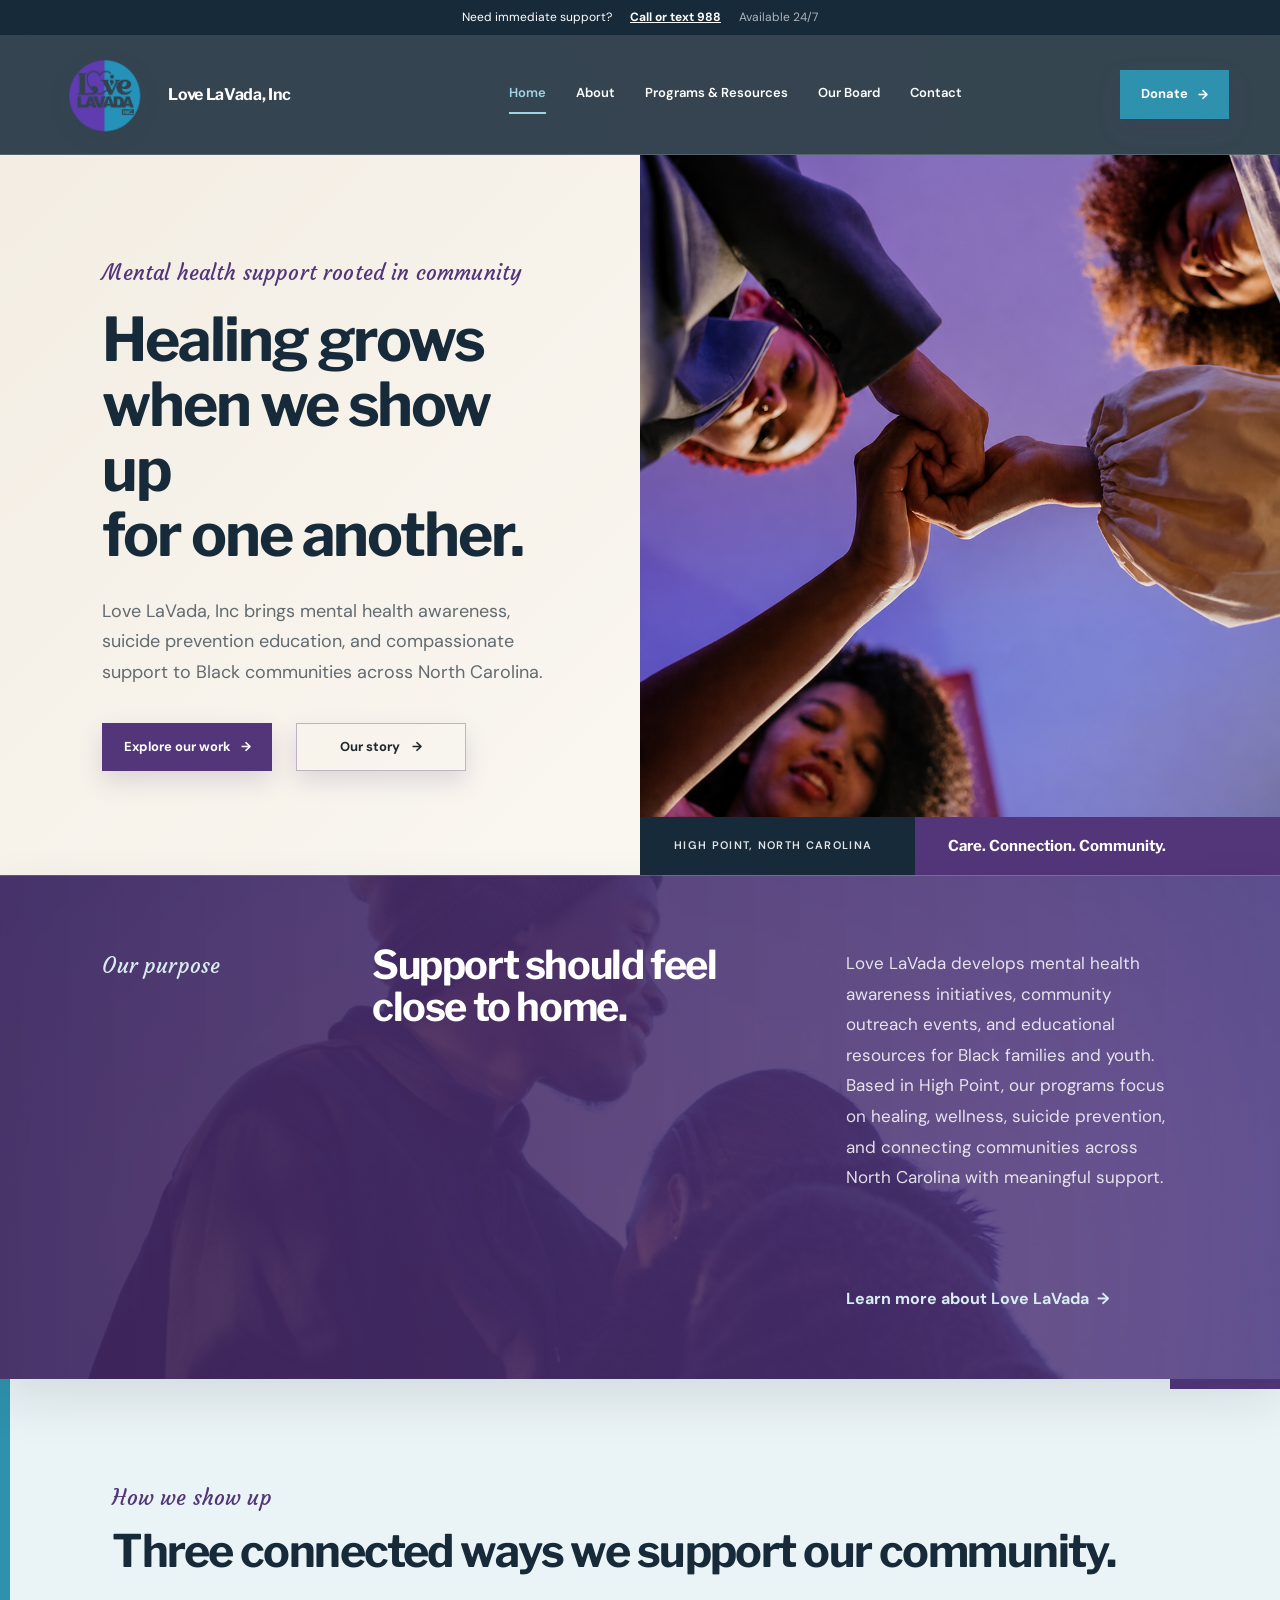
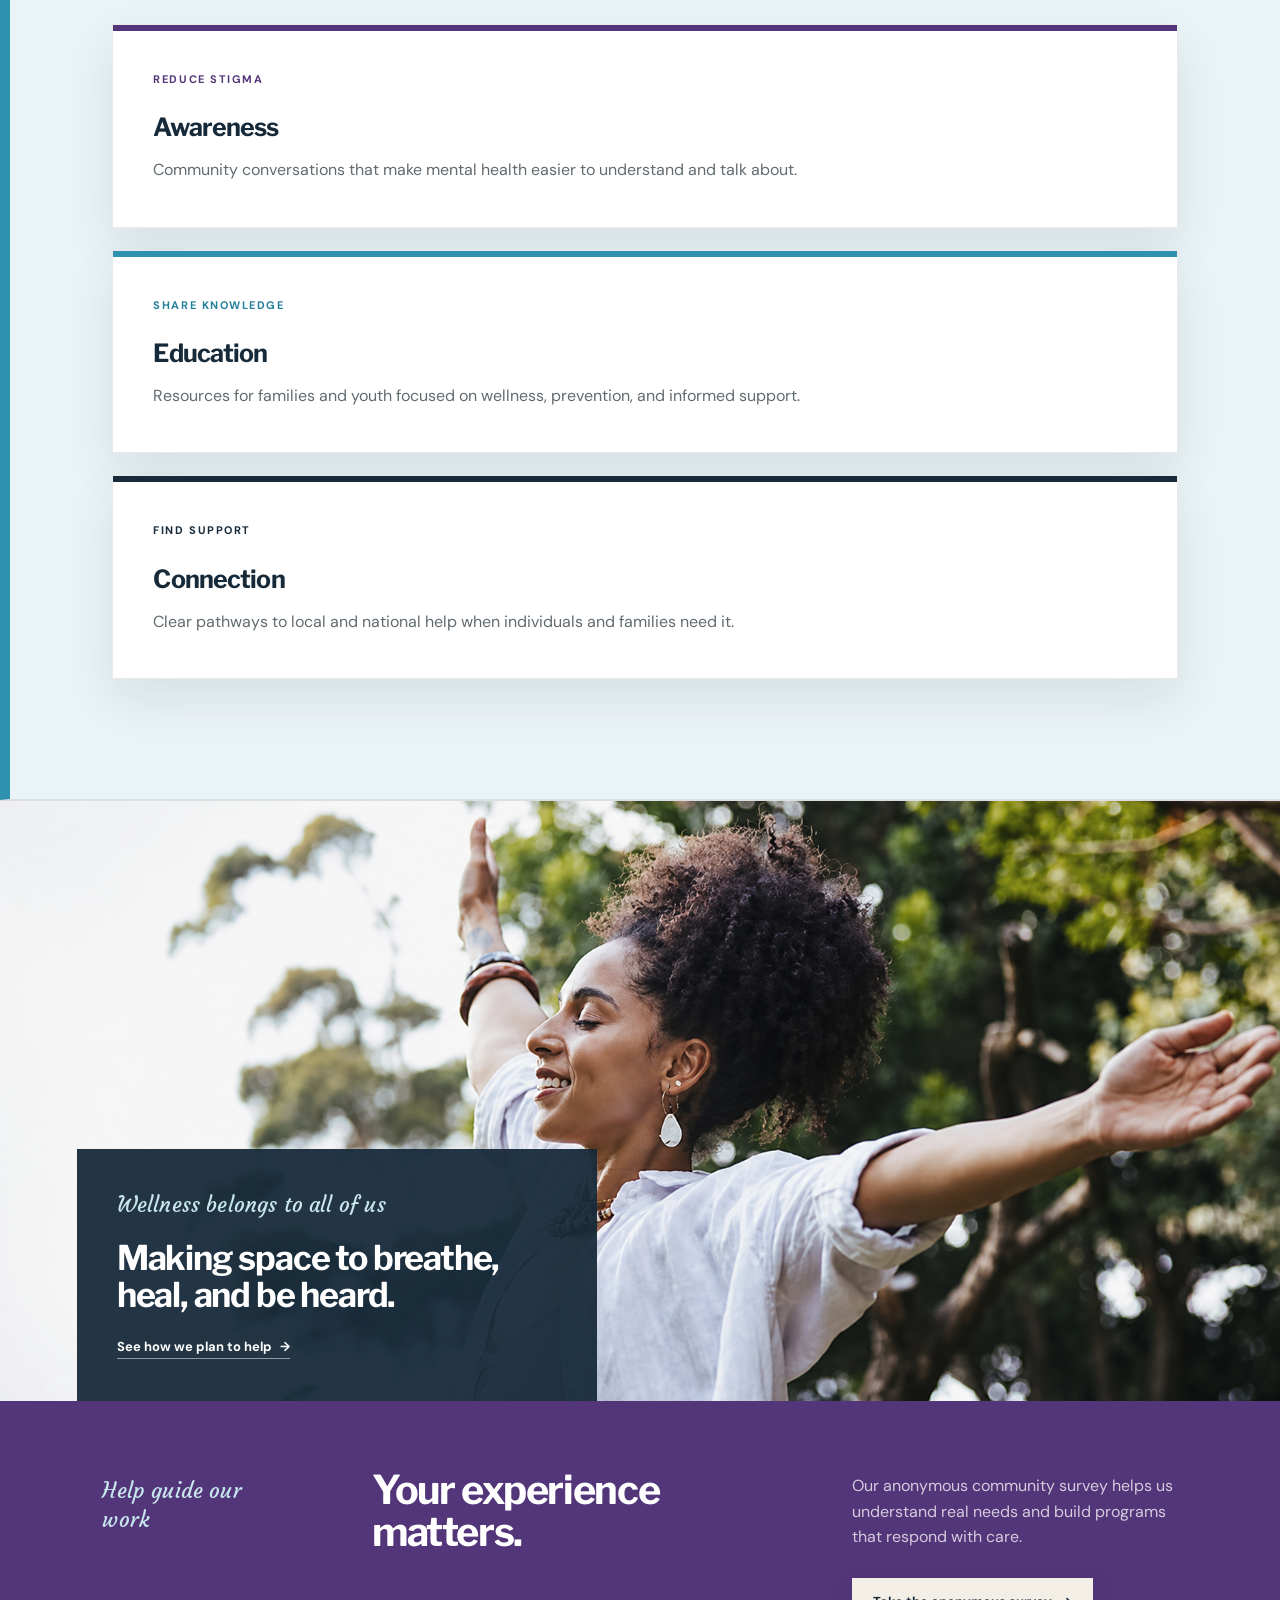
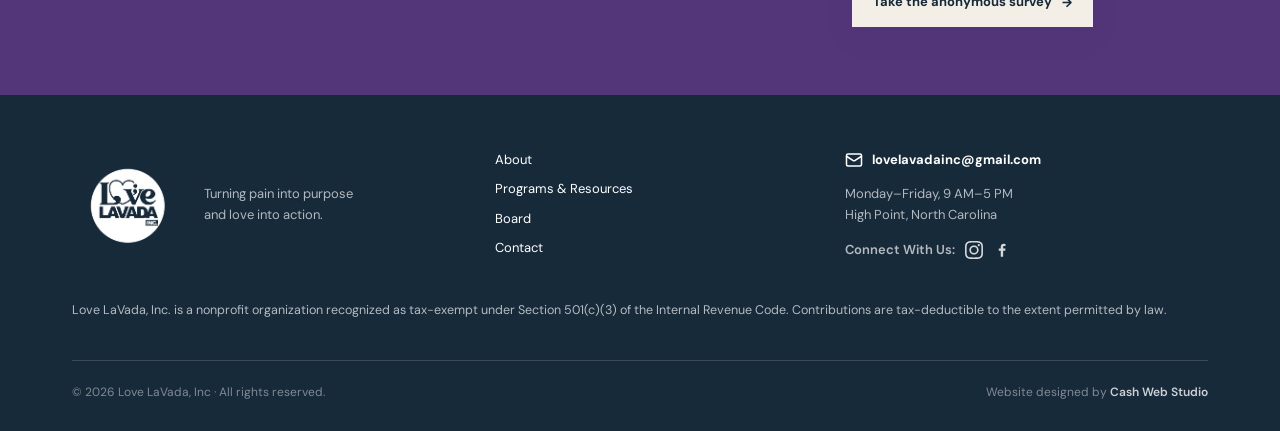
==== commit c0d19fa1: "added footer non-profit disclosure" ====
--- a/index.html
+++ b/index.html
@@ -8,5 +8,5 @@
 <div class="home-closing"><section class="editorial-image" data-reveal><img src="assets/wellness-freedom-hq.png" alt="Woman outdoors expressing a sense of freedom and wellness"><div><p class="section-tag light">Wellness belongs to all of us</p><h2>Making space to breathe, heal, and be heard.</h2><a href="programs.html">See how we plan to help</a></div></section>
 <section class="callout"><div><p class="section-tag light">Help guide our work</p><h2>Your experience matters.</h2></div><div><p>Our anonymous community survey helps us understand real needs and build programs that respond with care.</p><a class="btn cream" href="https://docs.google.com/forms/d/e/1FAIpQLSeoFRITN8kgI-mfvQq2K6gpvZN3PF0Pg4dfUJzbff_RL9KFEQ/viewform" target="_blank" rel="noreferrer">Take the anonymous survey</a></div></section></div>
 </main>
-<footer><div><img src="assets/love-lavada-logo-white.png" alt="Love LaVada, Inc"><p>Turning pain into purpose<br>and love into action.</p></div><div class="footer-links"><a href="about.html">About</a><a href="programs.html">Programs &amp; Resources</a><a href="board.html">Board</a><a href="contact.html">Contact</a></div><div><a href="mailto:lovelavadainc@gmail.com">lovelavadainc@gmail.com</a><p>Monday–Friday, 9 AM–5 PM<br>High Point, North Carolina</p></div><small><span>© <span data-year></span> Love LaVada, Inc · All rights reserved.</span><span>Website designed by <a href="https://www.cashwebstudio.com/" target="_blank" rel="noreferrer">Cash Web Studio</a></span></small></footer>
+<footer><div><img src="assets/love-lavada-logo-white.png" alt="Love LaVada, Inc"><p>Turning pain into purpose<br>and love into action.</p></div><div class="footer-links"><a href="about.html">About</a><a href="programs.html">Programs &amp; Resources</a><a href="board.html">Board</a><a href="contact.html">Contact</a></div><div><a href="mailto:lovelavadainc@gmail.com">lovelavadainc@gmail.com</a><p>Monday–Friday, 9 AM–5 PM<br>High Point, North Carolina</p></div><p class="nonprofit-disclosure">Love LaVada, Inc. is a nonprofit organization recognized as tax-exempt under Section 501(c)(3) of the Internal Revenue Code. Contributions are tax-deductible to the extent permitted by law.</p><small><span>© <span data-year></span> Love LaVada, Inc · All rights reserved.</span><span>Website designed by <a href="https://www.cashwebstudio.com/" target="_blank" rel="noreferrer">Cash Web Studio</a></span></small></footer>
 </body></html>
--- a/style.css
+++ b/style.css
@@ -89,10 +89,12 @@
 .hero-main-photo img{position:relative;z-index:1;object-fit:cover;object-position:center 64%}
 .hero-visual:hover .hero-main-photo img{transform:none}
 
-footer small{display:flex;justify-content:space-between;gap:24px;align-items:center}
+footer{column-gap:60px;row-gap:40px}
+footer .nonprofit-disclosure{grid-column:1/-1;width:100%;color:rgba(255,255,255,.68);font-size:12.5px;line-height:1.6;text-wrap:pretty}
+footer small{display:flex;justify-content:space-between;gap:24px;align-items:center;font-size:12px}
 footer small a{color:rgba(255,255,255,.78);font-weight:600;transition:color .2s ease}
 footer small a:hover{color:#fff;text-decoration:underline;text-decoration-thickness:1px;text-underline-offset:3px}
-@media(max-width:600px){footer small{align-items:flex-start;flex-direction:column;gap:8px}}
+@media(max-width:600px){footer{gap:35px}footer small{align-items:flex-start;flex-direction:column;gap:8px}}
 
 /* Connected focus framework */
 .focus-section{position:relative;overflow:hidden;padding:115px clamp(22px,6vw,100px) 125px;background:#f8f5ef;border-bottom:1px solid rgba(23,42,58,.08)}
